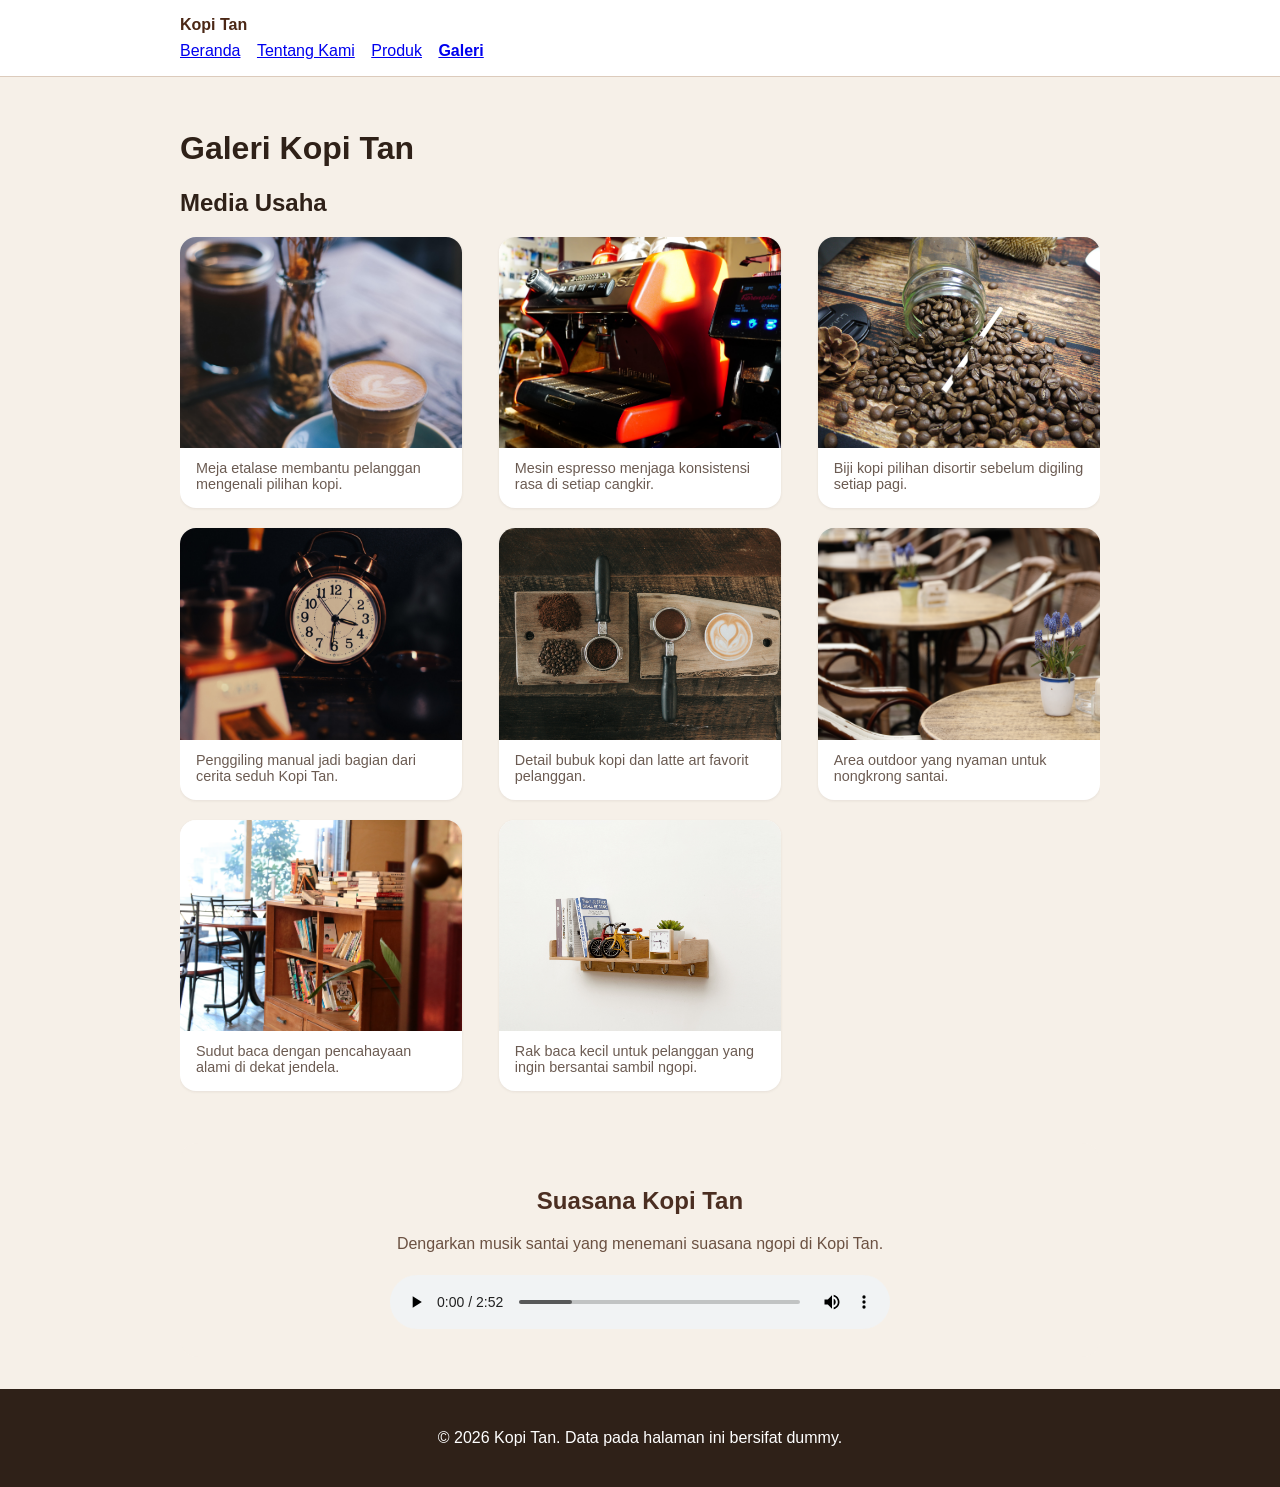
==== galeri.html @ f680ecb9 "penambahan media, tabel katalog, dan perbaikan tampilan" ====
<!doctype html>
<html lang="id">
  <head>
    <meta charset="utf-8" />
    <meta name="viewport" content="width=device-width, initial-scale=1" />
    <title>Galeri Kopi Tan - Website UMKM</title>
    <link rel="stylesheet" href="css/style.css" />
  </head>
  <body>
    <a class="skip-link" href="#konten">Lewati ke konten utama</a>
    <header class="site-header">
      <nav class="nav" aria-label="Navigasi utama">
        <a class="brand" href="index.html">Kopi Tan</a>
        <ul>
          <li><a href="index.html">Beranda</a></li>
          <li><a href="tentang.html">Tentang Kami</a></li>
          <li><a href="produk.html">Produk</a></li>
          <li><a aria-current="page" href="galeri.html">Galeri</a></li>
        </ul>
      </nav>
    </header>
    <main id="konten" class="page">
     <h1>Galeri Kopi Tan</h1>
<section aria-labelledby="media-title">
  <h2 id="media-title">Media Usaha</h2>
  <div class="gallery-list">
    <figure class="media-card">
      <img src="assets/images/etalase-kopi.jpg" alt="Etalase Kopi Tan dengan cangkir latte dan dekorasi bunga kering" />
      <figcaption>Meja etalase membantu pelanggan mengenali pilihan kopi.</figcaption>
    </figure>
    <figure class="media-card">
      <img src="assets/images/mesin-kopi.jpg" alt="Mesin espresso Kopi Tan yang digunakan untuk menyeduh setiap pesanan" />
      <figcaption>Mesin espresso menjaga konsistensi rasa di setiap cangkir.</figcaption>
    </figure>
    <figure class="media-card">
      <img src="assets/images/biji-kopi.jpg" alt="Biji kopi pilihan tumpah dari toples kaca" />
      <figcaption>Biji kopi pilihan disortir sebelum digiling setiap pagi.</figcaption>
    </figure>
    <figure class="media-card">
      <img src="assets/images/biji-kopi2.jpg" alt="Penggiling kopi manual bersama jam antik di sudut kedai" />
      <figcaption>Penggiling manual jadi bagian dari cerita seduh Kopi Tan.</figcaption>
    </figure>
    <figure class="media-card">
      <img src="assets/images/kkopi.jpg" alt="Bubuk kopi dan latte art berbentuk hati dilihat dari atas" />
      <figcaption>Detail bubuk kopi dan latte art favorit pelanggan.</figcaption>
    </figure>
    <figure class="media-card">
      <img src="assets/images/suasana-1.jpg" alt="Meja dan kursi outdoor Kopi Tan dengan hiasan bunga" />
      <figcaption>Area outdoor yang nyaman untuk nongkrong santai.</figcaption>
    </figure>
    <figure class="media-card">
      <img src="assets/images/suasana-2.jpg" alt="Sudut baca dekat jendela dengan rak buku kecil" />
      <figcaption>Sudut baca dengan pencahayaan alami di dekat jendela.</figcaption>
    </figure>
    <figure class="media-card">
      <img src="assets/images/rak-buku.jpg" alt="Rak dinding berisi buku, tanaman, dan jam kecil" />
      <figcaption>Rak baca kecil untuk pelanggan yang ingin bersantai sambil ngopi.</figcaption>
    </figure>
  </div>
</section>
  <section class="audio-section">
  <h2>Suasana Kopi Tan</h2>
  <p>
    Dengarkan musik santai yang menemani suasana ngopi di Kopi Tan.
  </p>
  <audio controls> 
    <source src="assets/audio/inthecafe.mp3" type="audio/mpeg" />
    Browser Anda tidak mendukung pemutar audio.
  </audio>
</section>
    </main>
    <footer class="site-footer">
      <p>&copy; 2026 Kopi Tan. Data pada halaman ini bersifat dummy.</p>
    </footer>
  </body>
</html>
---- css/style.css ----
body {
  margin: 0;
  color: #2f2118;
  background: #f6f0e8;
  font-family: Arial, sans-serif;
}

.page {
  max-width: 920px;
  margin: 0 auto;
  padding: 32px 20px;
}

.hero {
  padding: 36px;
  color: white;
  background: #6f3b1f;
  border-radius: 24px;
}

.eyebrow {
  margin: 0 0 8px;
  letter-spacing: 0.14em;
  text-transform: uppercase;
}

.products {
  padding-left: 1.2rem;
}

.product-list {
  overflow: hidden;
}

.product-card {
  box-sizing: border-box;
  float: left;
  width: 47%;
  margin: 0 6% 20px 0;
  padding: 16px;
  background: white;
  border-radius: 16px;
}

.product-list .product-card:nth-child(2n) {
  margin-right: 0;
}

.product-img {
  display: block;
  width: 100%;
  aspect-ratio: 1 / 1;
  object-fit: cover;
  border-radius: 12px;
  margin-bottom: 12px;
}

@media (max-width: 600px) {
  .product-list .product-card {
    float: none;
    width: 100%;
    margin-right: 0;
  }
}

.product-list--triple .product-card {
  width: 29.33%;
  margin-right: 6%;
}

.product-list--triple .product-card:nth-child(2n) {
  margin-right: 6%;
}

.product-list--triple .product-card:nth-child(3n) {
  margin-right: 0;
}

@media (max-width: 900px) {
  .product-list--triple .product-card {
    width: 47%;
    margin-right: 6%;
  }

  .product-list--triple .product-card:nth-child(3n) {
    margin-right: 6%;
  }

  .product-list--triple .product-card:nth-child(2n) {
    margin-right: 0;
  }
}

@media (max-width: 600px) {
  .product-list--triple .product-card {
    float: none;
    width: 100%;
    margin-right: 0;
  }
}

.category-grid {
  overflow: hidden;
  margin-top: 16px;
}

.category-card {
  box-sizing: border-box;
  float: left;
  width: 22%;
  margin-right: 4%;
  padding: 20px 0 0;
  border-top: 3px solid #6f3b1f;
}

.category-card:nth-child(4n) {
  margin-right: 0;
}

.category-card h3 {
  margin: 0 0 8px;
  color: #4b2715;
}

.category-card p:last-child {
  margin: 0;
  color: #5c4c3f;
}

.category-tag {
  display: inline-block;
  margin: 0 0 10px;
  color: #6f3b1f;
  font-weight: 700;
  font-size: 0.8rem;
}

@media (max-width: 700px) {
  .category-card {
    float: none;
    width: 100%;
    margin-right: 0;
  }
}

button {
  padding: 12px 18px;
  color: #2f2118;
  font-weight: 700;
  cursor: pointer;
  background: #ffd166;
  border: 0;
  border-radius: 999px;
}

.skip-link { position: absolute; left: -9999px; padding: 8px 12px; color: white; background: #2f2118; }
.skip-link:focus { top: 8px; left: 8px; }
.site-header { padding: 16px 20px; background: white; border-bottom: 1px solid #dccbbc; }
.nav { max-width: 920px; margin: 0 auto; }
.brand { display: inline-block; margin-bottom: 8px; color: #4b2715; font-weight: 800; text-decoration: none; }
.nav ul { padding: 0; margin: 0; list-style: none; }
.nav li { display: inline-block; margin-right: 12px; }
.nav a[aria-current="page"] { font-weight: 800; }
a:focus-visible,
button:focus-visible { outline: 3px solid #2563eb; outline-offset: 3px; }
.site-footer { padding: 24px 20px; color: white; text-align: center; background: #2f2118; }

.footer-nav {
  margin-bottom: 16px;
  text-align: center;
}

.footer-nav a {
  display: inline-block;
  margin: 0 8px;
  color: #f1e4d6;
  text-decoration: none;
}

.footer-nav a:hover {
  text-decoration: underline;
}

.info-grid {
  overflow: hidden;
  margin-top: 16px;
}

.info-grid > div {
  box-sizing: border-box;
  float: left;
  width: 29.33%;
  margin-right: 6%;
}

.info-grid > div:last-child {
  margin-right: 0;
}

.info-grid h3 {
  margin: 0 0 10px;
  color: #4b2715;
}

.info-grid address {
  font-style: normal;
}

.hours {
  padding: 0;
  margin: 0;
  list-style: none;
}

.hours li {
  overflow: hidden;
  padding: 6px 0;
  border-bottom: 1px solid #e6d9c9;
}

.hours li span:first-child {
  float: left;
}

.hours li span:last-child {
  float: right;
}

.hours li:last-child {
  border-bottom: none;
}

@media (max-width: 700px) {
  .info-grid > div {
    float: none;
    width: 100%;
    margin-right: 0;
  }
}

.section-link {
  margin-top: 16px;
}

.section-link a {
  color: #6f3b1f;
  font-weight: 700;
  text-decoration: none;
}

.section-link a:hover {
  text-decoration: underline;
}

.hero button {
  margin-bottom: 24px;
}

.hero img {
  display: block;
  width: 100%;
  border-radius: 16px;
  margin-top: 8px;
}
img { max-width: 100%; height: auto; }
figure { margin: 0 0 24px; }
figcaption { margin-top: 8px; color: #6b5b52; }

.gallery-list {
  overflow: hidden;
  margin-top: 16px;
}

.media-card {
  box-sizing: border-box;
  float: left;
  width: 30.66%;
  margin: 0 4% 20px 0;
  overflow: hidden;
  background: white;
  border-radius: 16px;
  box-shadow: 0 1px 3px rgba(47, 33, 24, 0.08);
  transition: transform 0.2s ease, box-shadow 0.2s ease;
}

.gallery-list .media-card:nth-child(3n) {
  margin-right: 0;
}

.media-card:hover {
  transform: translateY(-4px);
  box-shadow: 0 10px 20px rgba(47, 33, 24, 0.16);
}

.media-card img {
  display: block;
  width: 100%;
  aspect-ratio: 4 / 3;
  object-fit: cover;
}

.media-card figcaption {
  margin: 0;
  padding: 12px 16px 16px;
  color: #6b5b52;
  font-size: 0.9rem;
}

@media (max-width: 480px) {
  .media-card {
    float: none;
    width: 100%;
    margin-right: 0;
  }
}
table {
  width: 100%;
  border: 1px solid #dccbbc;
  border-collapse: collapse;
  box-shadow: 0 1px 3px rgba(47, 33, 24, 0.08);
}

caption {
  margin-bottom: 10px;
  color: #4b2715;
  font-weight: 700;
  text-align: left;
}

thead th {
  padding: 12px 16px;
  color: white;
  text-align: left;
  background: #6f3b1f;
}

tbody th,
tbody td {
  padding: 12px 16px;
  text-align: left;
  border-bottom: 1px solid #eee0d2;
}

tbody tr:last-child th,
tbody tr:last-child td {
  border-bottom: none;
}

tbody tr:nth-child(even) {
  background: #fbf6ef;
}

tbody tr:hover {
  background: #f6ead9;
}

tbody td:last-child {
  color: #6f3b1f;
  font-weight: 700;
}
.audio-section {
  margin-top: 32px;
  padding: 24px;
  background: #f6f0e8;
  border-radius: 18px;
  text-align: center;
}

.audio-section h2 {
  margin-bottom: 8px;
  color: #4b2e21;
}

.audio-section p {
  margin-bottom: 18px;
  color: #6b5142;
  line-height: 1.6;
}

.audio-section audio {
  width: 100%;
  max-width: 500px;
}
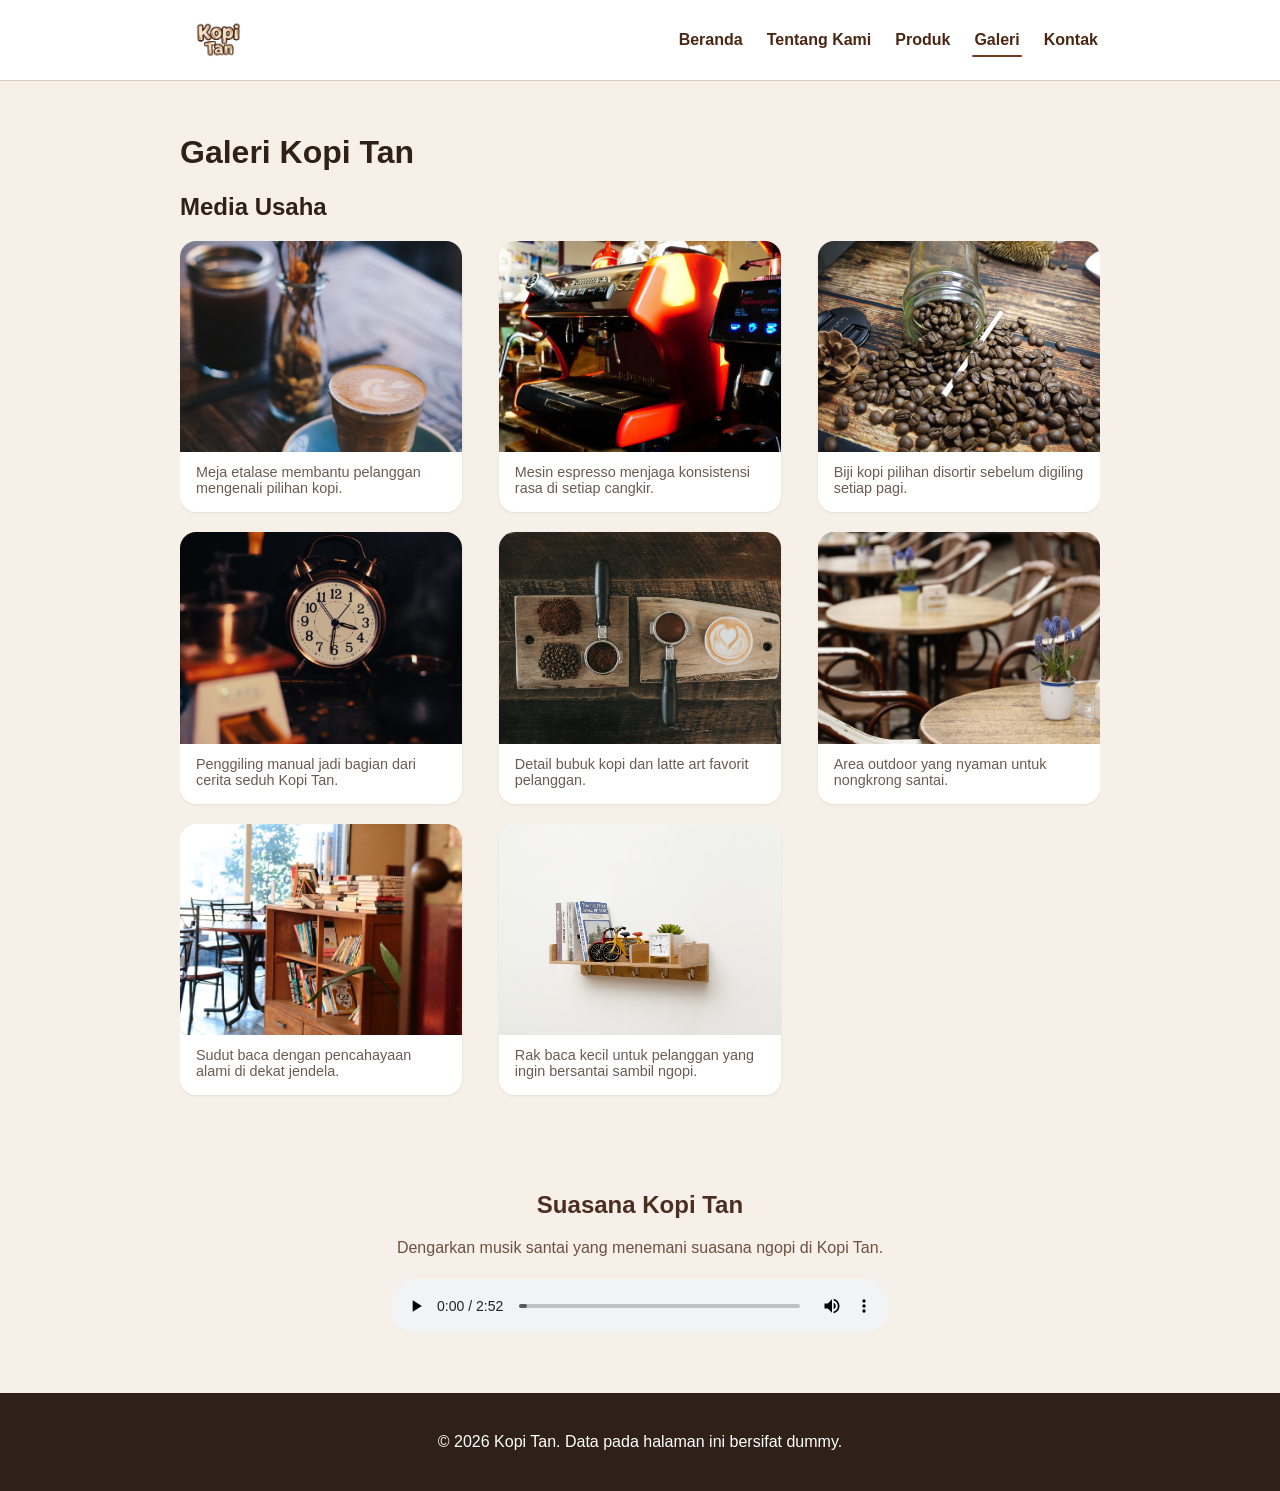
==== commit a1a500c5: "feat: tambah form kontak aksesibel dan preview" ====
--- a/galeri.html
+++ b/galeri.html
@@ -10,12 +10,15 @@
     <a class="skip-link" href="#konten">Lewati ke konten utama</a>
     <header class="site-header">
       <nav class="nav" aria-label="Navigasi utama">
-        <a class="brand" href="index.html">Kopi Tan</a>
+        <a class="brand" href="index.html">
+          <img class="brand-logo" src="assets/images/logo.jpeg" alt="Logo Kopi Tan" />
+        </a>
         <ul>
           <li><a href="index.html">Beranda</a></li>
           <li><a href="tentang.html">Tentang Kami</a></li>
           <li><a href="produk.html">Produk</a></li>
           <li><a aria-current="page" href="galeri.html">Galeri</a></li>
+          <li><a href="kontak.html">Kontak</a></li>
         </ul>
       </nav>
     </header>
--- a/css/style.css
+++ b/css/style.css
@@ -99,22 +99,28 @@
   }
 }
 
+
 .category-grid {
   overflow: hidden;
-  margin-top: 16px;
+  margin: 16px -1.5% 0;
 }
 
 .category-card {
   box-sizing: border-box;
   float: left;
   width: 22%;
-  margin-right: 4%;
-  padding: 20px 0 0;
+  margin: 0 1.5% 20px;
+  padding: 20px 18px;
+  background: white;
   border-top: 3px solid #6f3b1f;
-}
-
-.category-card:nth-child(4n) {
-  margin-right: 0;
+  border-radius: 0 0 14px 14px;
+  box-shadow: 0 1px 3px rgba(47, 33, 24, 0.08);
+  transition: transform 0.2s ease, box-shadow 0.2s ease;
+}
+
+.category-card:hover {
+  transform: translateY(-4px);
+  box-shadow: 0 10px 20px rgba(47, 33, 24, 0.14);
 }
 
 .category-card h3 {
@@ -136,10 +142,68 @@
 }
 
 @media (max-width: 700px) {
+  .category-grid {
+    margin: 16px 0 0;
+  }
   .category-card {
     float: none;
     width: 100%;
-    margin-right: 0;
+    margin: 0 0 16px;
+  }
+}
+
+
+.values-grid {
+  display: block;
+  overflow: hidden;
+  margin: 16px -1.5% 0;
+  padding: 0;
+  list-style: none;
+}
+
+.values-grid li {
+  box-sizing: border-box;
+  float: left;
+  width: 30.33%;
+  margin: 0 1.5% 20px;
+  padding: 22px 18px 20px;
+  background: white;
+  border-radius: 16px;
+  box-shadow: 0 1px 3px rgba(47, 33, 24, 0.08);
+  transition: transform 0.2s ease, box-shadow 0.2s ease;
+}
+
+.values-grid li:hover {
+  transform: translateY(-4px);
+  box-shadow: 0 10px 20px rgba(47, 33, 24, 0.14);
+}
+
+.values-grid li p {
+  margin: 0;
+  color: #5c4c3f;
+}
+
+.values-grid .value-number {
+  display: inline-flex;
+  align-items: center;
+  justify-content: center;
+  width: 34px;
+  height: 34px;
+  margin-bottom: 12px;
+  color: white;
+  font-weight: 800;
+  background: #6f3b1f;
+  border-radius: 50%;
+}
+
+@media (max-width: 700px) {
+  .values-grid {
+    margin: 16px 0 0;
+  }
+  .values-grid li {
+    float: none;
+    width: 100%;
+    margin: 0 0 14px;
   }
 }
 
@@ -155,12 +219,90 @@
 
 .skip-link { position: absolute; left: -9999px; padding: 8px 12px; color: white; background: #2f2118; }
 .skip-link:focus { top: 8px; left: 8px; }
-.site-header { padding: 16px 20px; background: white; border-bottom: 1px solid #dccbbc; }
-.nav { max-width: 920px; margin: 0 auto; }
-.brand { display: inline-block; margin-bottom: 8px; color: #4b2715; font-weight: 800; text-decoration: none; }
-.nav ul { padding: 0; margin: 0; list-style: none; }
-.nav li { display: inline-block; margin-right: 12px; }
-.nav a[aria-current="page"] { font-weight: 800; }
+
+.sr-only {
+  position: absolute;
+  width: 1px;
+  height: 1px;
+  margin: -1px;
+  padding: 0;
+  overflow: hidden;
+  white-space: nowrap;
+  clip-path: inset(50%);
+  border: 0;
+}
+
+
+.site-header { padding: 14px 20px; background: white; border-bottom: 1px solid #dccbbc; }
+
+.nav {
+  display: flex;
+  align-items: center;
+  justify-content: space-between;
+  flex-wrap: wrap;
+  max-width: 920px;
+  margin: 0 auto;
+}
+
+.brand {
+  display: inline-flex;
+  align-items: center;
+  text-decoration: none;
+}
+
+.brand-logo {
+  display: block;
+  width: auto;
+  height: 40px;
+}
+
+.nav ul {
+  display: flex;
+  align-items: center;
+  padding: 0;
+  margin: 0;
+  list-style: none;
+}
+
+.nav li {
+  margin: 0 0 0 20px;
+}
+
+.nav a {
+  position: relative;
+  display: inline-block;
+  padding: 6px 2px;
+  color: #4b2715;
+  font-weight: 600;
+  text-decoration: none;
+}
+
+
+.nav a[aria-current="page"]::after {
+  content: "";
+  position: absolute;
+  right: 0;
+  bottom: -2px;
+  left: 0;
+  height: 2px;
+  background: #6f3b1f;
+  border-radius: 2px;
+}
+
+@media (max-width: 640px) {
+  .nav {
+    justify-content: flex-start;
+  }
+  .nav ul {
+    flex-wrap: wrap;
+    width: 100%;
+    margin-top: 10px;
+  }
+  .nav li {
+    margin: 6px 16px 0 0;
+  }
+}
+
 a:focus-visible,
 button:focus-visible { outline: 3px solid #2563eb; outline-offset: 3px; }
 .site-footer { padding: 24px 20px; color: white; text-align: center; background: #2f2118; }
@@ -380,4 +522,96 @@
 .audio-section audio {
   width: 100%;
   max-width: 500px;
+}
+
+
+.contact-intro {
+  margin-bottom: 24px;
+}
+
+.contact-intro h1 {
+  margin: 0 0 8px;
+  color: #4b2715;
+}
+
+.contact-intro p {
+  margin: 0;
+  color: #5c4c3f;
+}
+
+#form-kontak {
+  padding: 24px;
+  background: white;
+  border-radius: 16px;
+  box-shadow: 0 1px 3px rgba(47, 33, 24, 0.08);
+}
+
+.field { margin-bottom: 16px; }
+.field label { display: block; margin-bottom: 6px; font-weight: 700; color: #4b2715; }
+
+.field input,
+.field select,
+.field textarea {
+  box-sizing: border-box;
+  width: 100%;
+  padding: 10px 12px;
+  font: inherit;
+  color: #2f2118;
+  background: #f9f4ec;
+  border: 1px solid #dccbbc;
+  border-radius: 10px;
+}
+
+.field-help {
+  margin: 6px 0 0;
+  color: #6b5b52;
+  font-size: 0.85rem;
+}
+
+.field input:focus,
+.field select:focus,
+.field textarea:focus {
+  outline: 3px solid #2563eb;
+  outline-offset: 1px;
+}
+
+fieldset {
+  margin: 0 0 20px;
+  padding: 14px 16px;
+  border: 1px solid #dccbbc;
+  border-radius: 10px;
+}
+
+fieldset legend {
+  padding: 0 6px;
+  font-weight: 700;
+  color: #4b2715;
+}
+
+fieldset label {
+  display: block;
+  margin: 6px 0;
+  font-weight: 400;
+}
+
+#form-kontak button {
+  margin-top: 4px;
+}
+
+.preview-section {
+  margin-top: 24px;
+}
+
+.preview-section h2 {
+  margin: 0 0 10px;
+  color: #4b2715;
+}
+
+#preview-form {
+  padding: 16px;
+  color: #2f2118;
+  white-space: pre-wrap;
+  background: white;
+  border: 1px solid #dccbbc;
+  border-radius: 12px;
 }
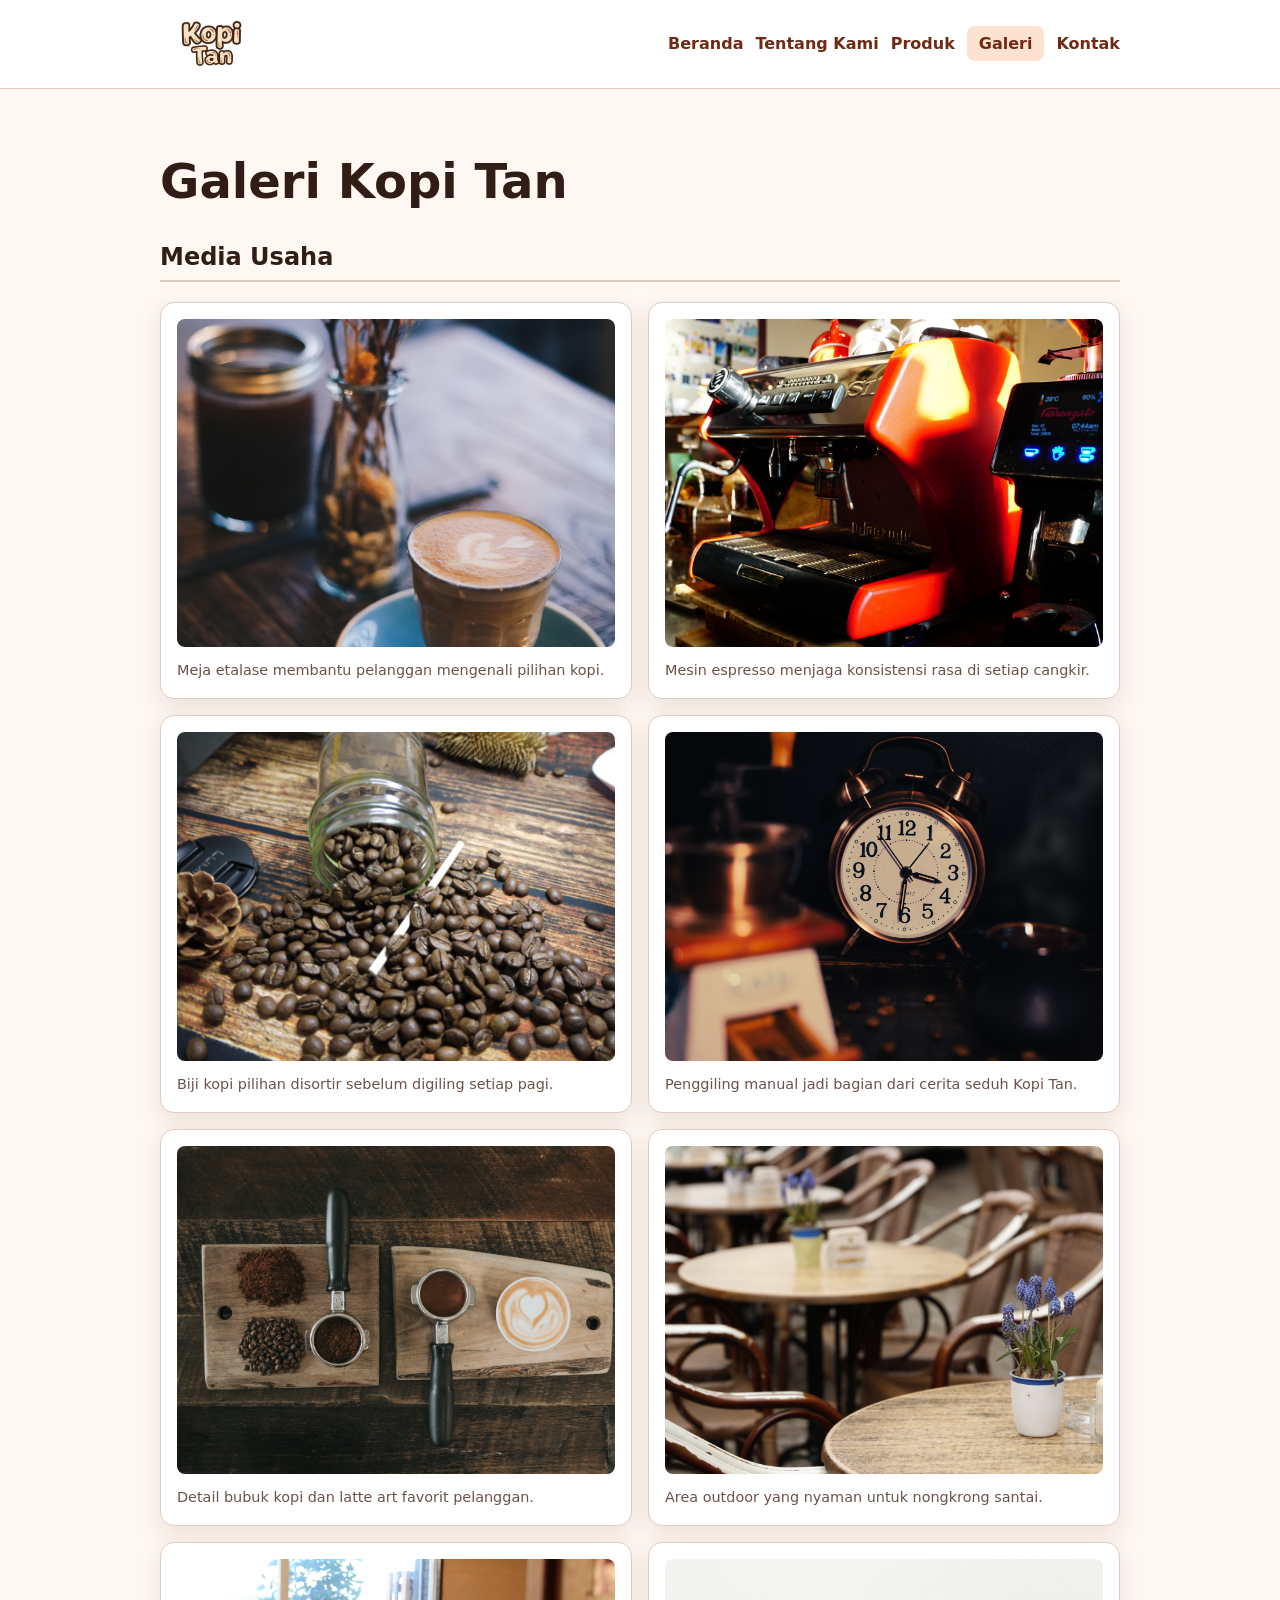
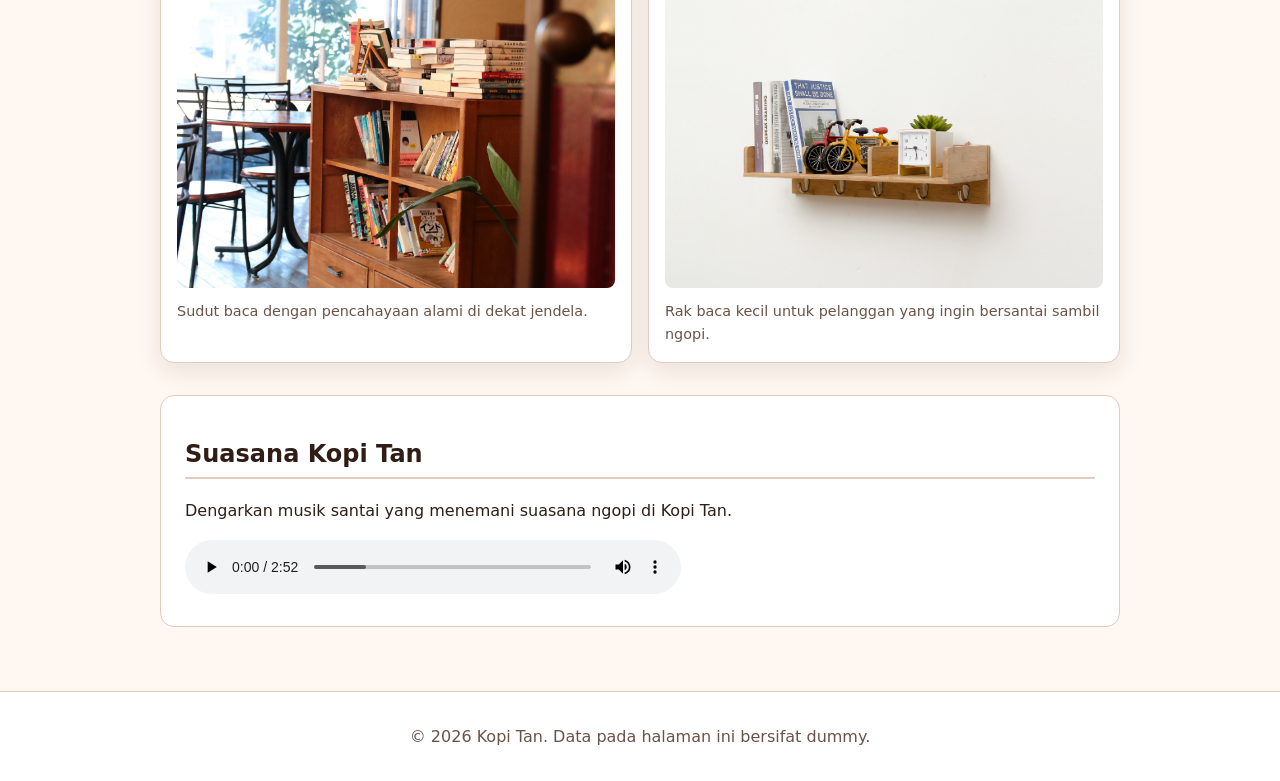
==== commit 2dc93013: "feat: bangun layout flexbox dan grid" ====
--- a/galeri.html
+++ b/galeri.html
@@ -26,7 +26,7 @@
      <h1>Galeri Kopi Tan</h1>
 <section aria-labelledby="media-title">
   <h2 id="media-title">Media Usaha</h2>
-  <div class="gallery-list">
+  <div class="gallery-grid">
     <figure class="media-card">
       <img src="assets/images/etalase-kopi.jpg" alt="Etalase Kopi Tan dengan cangkir latte dan dekorasi bunga kering" />
       <figcaption>Meja etalase membantu pelanggan mengenali pilihan kopi.</figcaption>
--- a/css/style.css
+++ b/css/style.css
@@ -1,224 +1,70 @@
+:root {
+  --color-primary: #9a3f22;
+  --color-primary-strong: #6e2a14;
+  --color-text: #2f1d16;
+  --color-muted: #6b5248;
+  --color-surface: #ffffff;
+  --color-surface-soft: #fff7f1;
+  --color-border: #e3cbbd;
+  --color-focus: #1d4ed8;
+  --color-accent: #fde2cf;
+  --color-accent-strong: #fbc9a4;
+
+  --space-1: 0.5rem;
+  --space-2: 0.75rem;
+  --space-3: 1rem;
+  --space-4: 1.5rem;
+  --space-5: 2rem;
+
+  --radius-sm: 0.5rem;
+  --radius-md: 0.875rem;
+
+  --shadow-card: 0 0.5rem 1.5rem rgb(47 29 22 / 0.1);
+}
+
+
+
+*,
+*::before,
+*::after {
+  box-sizing: border-box;
+}
+
+html { color-scheme: light; }
+
 body {
   margin: 0;
-  color: #2f2118;
-  background: #f6f0e8;
-  font-family: Arial, sans-serif;
-}
-
-.page {
-  max-width: 920px;
-  margin: 0 auto;
-  padding: 32px 20px;
-}
-
-.hero {
-  padding: 36px;
-  color: white;
-  background: #6f3b1f;
-  border-radius: 24px;
-}
-
-.eyebrow {
-  margin: 0 0 8px;
-  letter-spacing: 0.14em;
-  text-transform: uppercase;
-}
-
-.products {
-  padding-left: 1.2rem;
-}
-
-.product-list {
-  overflow: hidden;
-}
-
-.product-card {
-  box-sizing: border-box;
-  float: left;
-  width: 47%;
-  margin: 0 6% 20px 0;
-  padding: 16px;
-  background: white;
-  border-radius: 16px;
-}
-
-.product-list .product-card:nth-child(2n) {
-  margin-right: 0;
-}
-
-.product-img {
-  display: block;
-  width: 100%;
-  aspect-ratio: 1 / 1;
-  object-fit: cover;
-  border-radius: 12px;
-  margin-bottom: 12px;
-}
-
-@media (max-width: 600px) {
-  .product-list .product-card {
-    float: none;
-    width: 100%;
-    margin-right: 0;
-  }
-}
-
-.product-list--triple .product-card {
-  width: 29.33%;
-  margin-right: 6%;
-}
-
-.product-list--triple .product-card:nth-child(2n) {
-  margin-right: 6%;
-}
-
-.product-list--triple .product-card:nth-child(3n) {
-  margin-right: 0;
-}
-
-@media (max-width: 900px) {
-  .product-list--triple .product-card {
-    width: 47%;
-    margin-right: 6%;
-  }
-
-  .product-list--triple .product-card:nth-child(3n) {
-    margin-right: 6%;
-  }
-
-  .product-list--triple .product-card:nth-child(2n) {
-    margin-right: 0;
-  }
-}
-
-@media (max-width: 600px) {
-  .product-list--triple .product-card {
-    float: none;
-    width: 100%;
-    margin-right: 0;
-  }
-}
-
-
-.category-grid {
-  overflow: hidden;
-  margin: 16px -1.5% 0;
-}
-
-.category-card {
-  box-sizing: border-box;
-  float: left;
-  width: 22%;
-  margin: 0 1.5% 20px;
-  padding: 20px 18px;
-  background: white;
-  border-top: 3px solid #6f3b1f;
-  border-radius: 0 0 14px 14px;
-  box-shadow: 0 1px 3px rgba(47, 33, 24, 0.08);
-  transition: transform 0.2s ease, box-shadow 0.2s ease;
-}
-
-.category-card:hover {
-  transform: translateY(-4px);
-  box-shadow: 0 10px 20px rgba(47, 33, 24, 0.14);
-}
-
-.category-card h3 {
-  margin: 0 0 8px;
-  color: #4b2715;
-}
-
-.category-card p:last-child {
-  margin: 0;
-  color: #5c4c3f;
-}
-
-.category-tag {
-  display: inline-block;
-  margin: 0 0 10px;
-  color: #6f3b1f;
-  font-weight: 700;
-  font-size: 0.8rem;
-}
-
-@media (max-width: 700px) {
-  .category-grid {
-    margin: 16px 0 0;
-  }
-  .category-card {
-    float: none;
-    width: 100%;
-    margin: 0 0 16px;
-  }
-}
-
-
-.values-grid {
-  display: block;
-  overflow: hidden;
-  margin: 16px -1.5% 0;
-  padding: 0;
-  list-style: none;
-}
-
-.values-grid li {
-  box-sizing: border-box;
-  float: left;
-  width: 30.33%;
-  margin: 0 1.5% 20px;
-  padding: 22px 18px 20px;
-  background: white;
-  border-radius: 16px;
-  box-shadow: 0 1px 3px rgba(47, 33, 24, 0.08);
-  transition: transform 0.2s ease, box-shadow 0.2s ease;
-}
-
-.values-grid li:hover {
-  transform: translateY(-4px);
-  box-shadow: 0 10px 20px rgba(47, 33, 24, 0.14);
-}
-
-.values-grid li p {
-  margin: 0;
-  color: #5c4c3f;
-}
-
-.values-grid .value-number {
-  display: inline-flex;
-  align-items: center;
-  justify-content: center;
-  width: 34px;
-  height: 34px;
-  margin-bottom: 12px;
-  color: white;
-  font-weight: 800;
-  background: #6f3b1f;
-  border-radius: 50%;
-}
-
-@media (max-width: 700px) {
-  .values-grid {
-    margin: 16px 0 0;
-  }
-  .values-grid li {
-    float: none;
-    width: 100%;
-    margin: 0 0 14px;
-  }
-}
-
-button {
-  padding: 12px 18px;
-  color: #2f2118;
-  font-weight: 700;
-  cursor: pointer;
-  background: #ffd166;
-  border: 0;
-  border-radius: 999px;
-}
-
-.skip-link { position: absolute; left: -9999px; padding: 8px 12px; color: white; background: #2f2118; }
-.skip-link:focus { top: 8px; left: 8px; }
+  color: var(--color-text);
+  background: var(--color-surface-soft);
+  font-family: system-ui, -apple-system, BlinkMacSystemFont, "Segoe UI", sans-serif;
+  font-size: 1rem;
+  line-height: 1.6;
+}
+
+h1,
+h2,
+h3 {
+  line-height: 1.2;
+  text-wrap: balance;
+}
+
+h1 { font-size: clamp(2rem, 6vw, 3rem); }
+
+h2 {
+  padding-bottom: var(--space-1);
+  border-bottom: 2px solid var(--color-border);
+}
+
+p,
+li { max-width: 68ch; }
+
+a { color: var(--color-primary); }
+a:hover { color: var(--color-primary-strong); }
+
+:focus-visible {
+  outline: 3px solid var(--color-focus);
+  outline-offset: 3px;
+}
 
 .sr-only {
   position: absolute;
@@ -233,120 +79,289 @@
 }
 
 
-.site-header { padding: 14px 20px; background: white; border-bottom: 1px solid #dccbbc; }
+
+.page {
+  width: min(100% - 2rem, 60rem);
+  margin-inline: auto;
+  padding-block: var(--space-5);
+}
+
+.page section + section { margin-top: var(--space-5); }
+
+.hero {
+  display: grid;
+  grid-template-columns: 1.2fr 0.8fr;
+  gap: var(--space-4);
+  align-items: center;
+  padding: var(--space-5);
+  color: var(--color-surface);
+  background: var(--color-primary);
+  border-radius: var(--radius-md);
+}
+
+.hero-image {
+  display: block;
+  width: 100%;
+  border-radius: var(--radius-md);
+}
+
+.eyebrow {
+  margin: 0 0 var(--space-1);
+  color: var(--color-primary);
+  font-weight: 800;
+  letter-spacing: 0.08em;
+  text-transform: uppercase;
+}
+
+.hero .eyebrow { color: var(--color-accent); }
+
+.button,
+button {
+  display: inline-block;
+  padding: var(--space-2) var(--space-3);
+  color: var(--color-surface);
+  font: inherit;
+  font-weight: 700;
+  text-decoration: none;
+  cursor: pointer;
+  background: var(--color-primary);
+  border: 0;
+  border-radius: var(--radius-sm);
+}
+
+.button:hover,
+button:hover {
+  color: var(--color-surface);
+  background: var(--color-primary-strong);
+}
+
+.hero button {
+  margin-bottom: var(--space-3);
+  color: var(--color-text);
+  background: var(--color-accent);
+}
+
+.hero button:hover { background: var(--color-accent-strong); }
+
+
+.hero button[aria-pressed="true"] {
+  color: var(--color-surface);
+  background: var(--color-primary-strong);
+}
+
+
+
+.skip-link {
+  position: absolute;
+  top: -5rem;
+  left: var(--space-3);
+  padding: var(--space-2) var(--space-3);
+  color: var(--color-surface);
+  background: var(--color-text);
+}
+
+.skip-link:focus { top: var(--space-3); }
+
+.site-header,
+.site-footer {
+  padding: var(--space-3) var(--space-4);
+  background: var(--color-surface);
+  border-bottom: 1px solid var(--color-border);
+}
+
+.site-footer {
+  margin-top: var(--space-5);
+  color: var(--color-muted);
+  text-align: center;
+  border-top: 1px solid var(--color-border);
+  border-bottom: 0;
+}
 
 .nav {
   display: flex;
+  flex-wrap: wrap;
+  gap: var(--space-3);
   align-items: center;
   justify-content: space-between;
-  flex-wrap: wrap;
-  max-width: 920px;
-  margin: 0 auto;
+  width: min(100% - 2rem, 60rem);
+  margin-inline: auto;
 }
 
 .brand {
-  display: inline-flex;
-  align-items: center;
+  display: inline-block;
+  margin-bottom: 0;
   text-decoration: none;
+}
+
+.site-footer p {
+  margin-inline: auto;
 }
 
 .brand-logo {
   display: block;
   width: auto;
-  height: 40px;
+  height: 3.5rem;
 }
 
 .nav ul {
   display: flex;
-  align-items: center;
+  flex-wrap: wrap;
+  gap: var(--space-2);
   padding: 0;
   margin: 0;
   list-style: none;
 }
 
-.nav li {
-  margin: 0 0 0 20px;
-}
+.nav li { margin: 0; }
 
 .nav a {
-  position: relative;
-  display: inline-block;
-  padding: 6px 2px;
-  color: #4b2715;
+  color: var(--color-primary-strong);
   font-weight: 600;
   text-decoration: none;
 }
 
-
-.nav a[aria-current="page"]::after {
-  content: "";
+.nav a:hover { text-decoration: underline; }
+
+.nav a[aria-current="page"] {
+  padding: var(--space-1) var(--space-2);
+  font-weight: 700;
+  text-decoration: none;
+  background: var(--color-accent);
+  border-radius: var(--radius-sm);
+}
+
+
+
+.product-card,
+.category-card,
+.values-grid li,
+.media-card,
+.contact-info,
+form {
+  margin-block: var(--space-3);
+  padding: var(--space-3);
+  background: var(--color-surface);
+  border: 1px solid var(--color-border);
+  border-radius: var(--radius-md);
+  box-shadow: var(--shadow-card);
+}
+
+
+.product-card {
+  position: relative;
+  display: flex;
+  flex-direction: column;
+}
+
+.product-badge {
   position: absolute;
-  right: 0;
-  bottom: -2px;
-  left: 0;
-  height: 2px;
-  background: #6f3b1f;
-  border-radius: 2px;
-}
-
-@media (max-width: 640px) {
-  .nav {
-    justify-content: flex-start;
-  }
-  .nav ul {
-    flex-wrap: wrap;
-    width: 100%;
-    margin-top: 10px;
-  }
-  .nav li {
-    margin: 6px 16px 0 0;
-  }
-}
-
-a:focus-visible,
-button:focus-visible { outline: 3px solid #2563eb; outline-offset: 3px; }
-.site-footer { padding: 24px 20px; color: white; text-align: center; background: #2f2118; }
-
-.footer-nav {
-  margin-bottom: 16px;
+  inset-block-start: var(--space-4);
+  inset-inline-end: var(--space-4);
+  padding: 0.25rem var(--space-2);
+  color: var(--color-primary-strong);
+  font-size: 0.875rem;
+  font-weight: 800;
+  background: var(--color-accent);
+  border-radius: 999px;
+}
+
+.card-actions {
+  display: flex;
+  flex-wrap: wrap;
+  gap: var(--space-2);
+  align-items: center;
+  margin-top: auto;
+}
+
+
+.product-grid,
+.gallery-grid {
+  display: grid;
+  grid-template-columns: repeat(3, minmax(0, 1fr));
+  gap: var(--space-3);
+}
+
+.gallery-grid { grid-template-columns: repeat(2, minmax(0, 1fr)); }
+
+.product-grid .product-card,
+.product-list .product-card,
+.gallery-grid .media-card,
+.category-grid .category-card { margin-block: 0; }
+
+.product-list {
+  display: grid;
+  grid-template-columns: repeat(2, minmax(0, 1fr));
+  gap: var(--space-3);
+}
+
+.product-list--triple { grid-template-columns: repeat(3, minmax(0, 1fr)); }
+
+.category-grid {
+  display: grid;
+  grid-template-columns: repeat(2, minmax(0, 1fr));
+  gap: var(--space-3);
+}
+
+.product-card:hover,
+.category-card:hover,
+.media-card:hover { border-color: var(--color-primary); }
+
+.product-card h3,
+.category-card h3 {
+  margin: 0 0 var(--space-1);
+  color: var(--color-primary-strong);
+}
+
+.product-img {
+  display: block;
+  width: 100%;
+  aspect-ratio: 1 / 1;
+  margin-bottom: var(--space-2);
+  object-fit: cover;
+  border-radius: var(--radius-sm);
+}
+
+.price {
+  color: var(--color-primary-strong);
+  font-weight: 800;
+}
+
+.category-tag {
+  margin: 0 0 var(--space-1);
+  color: var(--color-primary);
+  font-size: 0.8rem;
+  font-weight: 700;
+}
+
+.values-grid {
+  padding: 0;
+  margin: var(--space-3) 0 0;
+  list-style: none;
+}
+
+.values-grid p { margin: 0; }
+
+.value-number {
+  display: inline-block;
+  width: 2.125rem;
+  height: 2.125rem;
+  margin-bottom: var(--space-2);
+  color: var(--color-surface);
+  font-weight: 800;
+  line-height: 2.125rem;
   text-align: center;
-}
-
-.footer-nav a {
-  display: inline-block;
-  margin: 0 8px;
-  color: #f1e4d6;
-  text-decoration: none;
-}
-
-.footer-nav a:hover {
-  text-decoration: underline;
-}
-
-.info-grid {
-  overflow: hidden;
-  margin-top: 16px;
-}
-
-.info-grid > div {
-  box-sizing: border-box;
-  float: left;
-  width: 29.33%;
-  margin-right: 6%;
-}
-
-.info-grid > div:last-child {
-  margin-right: 0;
-}
-
-.info-grid h3 {
-  margin: 0 0 10px;
-  color: #4b2715;
-}
-
-.info-grid address {
-  font-style: normal;
-}
+  background: var(--color-primary);
+  border-radius: 50%;
+}
+
+.info-grid h3,
+.contact-info h3 {
+  margin: var(--space-3) 0 var(--space-1);
+  color: var(--color-primary-strong);
+}
+
+.info-grid address,
+.contact-info address { font-style: normal; }
 
 .hours {
   padding: 0;
@@ -355,263 +370,160 @@
 }
 
 .hours li {
-  overflow: hidden;
-  padding: 6px 0;
-  border-bottom: 1px solid #e6d9c9;
-}
-
-.hours li span:first-child {
-  float: left;
-}
-
-.hours li span:last-child {
-  float: right;
-}
-
-.hours li:last-child {
-  border-bottom: none;
-}
-
-@media (max-width: 700px) {
-  .info-grid > div {
-    float: none;
-    width: 100%;
-    margin-right: 0;
-  }
-}
-
-.section-link {
-  margin-top: 16px;
-}
-
-.section-link a {
-  color: #6f3b1f;
-  font-weight: 700;
-  text-decoration: none;
-}
-
-.section-link a:hover {
-  text-decoration: underline;
-}
-
-.hero button {
-  margin-bottom: 24px;
-}
-
-.hero img {
-  display: block;
-  width: 100%;
-  border-radius: 16px;
-  margin-top: 8px;
-}
+  display: flex;
+  flex-wrap: wrap;
+  gap: var(--space-1) var(--space-2);
+  justify-content: space-between;
+  padding: var(--space-1) 0;
+  border-bottom: 1px solid var(--color-border);
+}
+
+.hours li:last-child { border-bottom: 0; }
+
+.hours li span:last-child { font-weight: 700; }
+
+
+
 img { max-width: 100%; height: auto; }
-figure { margin: 0 0 24px; }
-figcaption { margin-top: 8px; color: #6b5b52; }
-
-.gallery-list {
-  overflow: hidden;
-  margin-top: 16px;
-}
-
-.media-card {
-  box-sizing: border-box;
-  float: left;
-  width: 30.66%;
-  margin: 0 4% 20px 0;
-  overflow: hidden;
-  background: white;
-  border-radius: 16px;
-  box-shadow: 0 1px 3px rgba(47, 33, 24, 0.08);
-  transition: transform 0.2s ease, box-shadow 0.2s ease;
-}
-
-.gallery-list .media-card:nth-child(3n) {
-  margin-right: 0;
-}
-
-.media-card:hover {
-  transform: translateY(-4px);
-  box-shadow: 0 10px 20px rgba(47, 33, 24, 0.16);
-}
+
+figure { margin-inline: 0; }
 
 .media-card img {
   display: block;
   width: 100%;
   aspect-ratio: 4 / 3;
   object-fit: cover;
-}
+  border-radius: var(--radius-sm);
+}
+
+figcaption,
+caption { color: var(--color-muted); }
 
 .media-card figcaption {
-  margin: 0;
-  padding: 12px 16px 16px;
-  color: #6b5b52;
+  margin: var(--space-2) 0 0;
   font-size: 0.9rem;
 }
 
-@media (max-width: 480px) {
-  .media-card {
-    float: none;
-    width: 100%;
-    margin-right: 0;
-  }
-}
 table {
   width: 100%;
-  border: 1px solid #dccbbc;
+  margin-block: var(--space-3);
+  border: 1px solid var(--color-border);
   border-collapse: collapse;
-  box-shadow: 0 1px 3px rgba(47, 33, 24, 0.08);
 }
 
 caption {
-  margin-bottom: 10px;
-  color: #4b2715;
+  margin-bottom: var(--space-2);
   font-weight: 700;
   text-align: left;
 }
 
+th,
+td {
+  padding: var(--space-2);
+  text-align: left;
+  border: 1px solid var(--color-border);
+}
+
 thead th {
-  padding: 12px 16px;
-  color: white;
-  text-align: left;
-  background: #6f3b1f;
-}
-
-tbody th,
-tbody td {
-  padding: 12px 16px;
-  text-align: left;
-  border-bottom: 1px solid #eee0d2;
-}
-
-tbody tr:last-child th,
-tbody tr:last-child td {
-  border-bottom: none;
-}
-
-tbody tr:nth-child(even) {
-  background: #fbf6ef;
-}
-
-tbody tr:hover {
-  background: #f6ead9;
-}
+  color: var(--color-surface);
+  background: var(--color-primary);
+}
+
+tbody th { background: var(--color-surface-soft); }
+
+tbody tr:hover { background: var(--color-accent); }
 
 tbody td:last-child {
-  color: #6f3b1f;
+  color: var(--color-primary-strong);
   font-weight: 700;
 }
+
 .audio-section {
-  margin-top: 32px;
-  padding: 24px;
-  background: #f6f0e8;
-  border-radius: 18px;
-  text-align: center;
-}
-
-.audio-section h2 {
-  margin-bottom: 8px;
-  color: #4b2e21;
-}
-
-.audio-section p {
-  margin-bottom: 18px;
-  color: #6b5142;
-  line-height: 1.6;
-}
-
-.audio-section audio {
+  margin-top: var(--space-5);
+  padding: var(--space-4);
+  background: var(--color-surface);
+  border: 1px solid var(--color-border);
+  border-radius: var(--radius-md);
+}
+
+audio {
   width: 100%;
-  max-width: 500px;
-}
-
-
-.contact-intro {
-  margin-bottom: 24px;
-}
-
-.contact-intro h1 {
-  margin: 0 0 8px;
-  color: #4b2715;
-}
-
-.contact-intro p {
-  margin: 0;
-  color: #5c4c3f;
-}
-
-#form-kontak {
-  padding: 24px;
-  background: white;
-  border-radius: 16px;
-  box-shadow: 0 1px 3px rgba(47, 33, 24, 0.08);
-}
-
-.field { margin-bottom: 16px; }
-.field label { display: block; margin-bottom: 6px; font-weight: 700; color: #4b2715; }
+  max-width: 31rem;
+}
+
+
+.contact-intro { margin-bottom: var(--space-4); }
+
+
+.contact-layout {
+  display: grid;
+  grid-template-columns: minmax(0, 1.4fr) minmax(0, 0.6fr);
+  gap: var(--space-4);
+  align-items: start;
+}
+
+.contact-layout form,
+.contact-layout .contact-info { margin-block: 0; }
+
+.contact-info h2 { margin-top: 0; font-size: 1.25rem; }
+
+.form-actions {
+  display: flex;
+  flex-wrap: wrap;
+  gap: var(--space-3);
+  align-items: center;
+}
+
+.field { margin-bottom: var(--space-3); }
+
+.field label,
+legend {
+  display: block;
+  margin-bottom: var(--space-1);
+  color: var(--color-primary-strong);
+  font-weight: 700;
+}
 
 .field input,
 .field select,
 .field textarea {
-  box-sizing: border-box;
   width: 100%;
-  padding: 10px 12px;
+  padding: var(--space-2);
+  color: inherit;
   font: inherit;
-  color: #2f2118;
-  background: #f9f4ec;
-  border: 1px solid #dccbbc;
-  border-radius: 10px;
-}
+  background: var(--color-surface);
+  border: 1px solid var(--color-border);
+  border-radius: var(--radius-sm);
+}
+
+input[type="radio"],
+input[type="checkbox"] { width: auto; }
 
 .field-help {
-  margin: 6px 0 0;
-  color: #6b5b52;
+  margin: var(--space-1) 0 0;
+  color: var(--color-muted);
   font-size: 0.85rem;
 }
 
-.field input:focus,
-.field select:focus,
-.field textarea:focus {
-  outline: 3px solid #2563eb;
-  outline-offset: 1px;
-}
-
 fieldset {
-  margin: 0 0 20px;
-  padding: 14px 16px;
-  border: 1px solid #dccbbc;
-  border-radius: 10px;
-}
-
-fieldset legend {
-  padding: 0 6px;
-  font-weight: 700;
-  color: #4b2715;
+  margin: 0 0 var(--space-3);
+  padding: var(--space-3);
+  border: 1px solid var(--color-border);
+  border-radius: var(--radius-sm);
 }
 
 fieldset label {
   display: block;
-  margin: 6px 0;
+  margin: var(--space-1) 0;
   font-weight: 400;
 }
 
-#form-kontak button {
-  margin-top: 4px;
-}
-
-.preview-section {
-  margin-top: 24px;
-}
-
-.preview-section h2 {
-  margin: 0 0 10px;
-  color: #4b2715;
-}
+.preview-section { margin-top: var(--space-4); }
 
 #preview-form {
-  padding: 16px;
-  color: #2f2118;
+  padding: var(--space-3);
   white-space: pre-wrap;
-  background: white;
-  border: 1px solid #dccbbc;
-  border-radius: 12px;
+  background: var(--color-surface);
+  border: 1px solid var(--color-border);
+  border-radius: var(--radius-sm);
 }
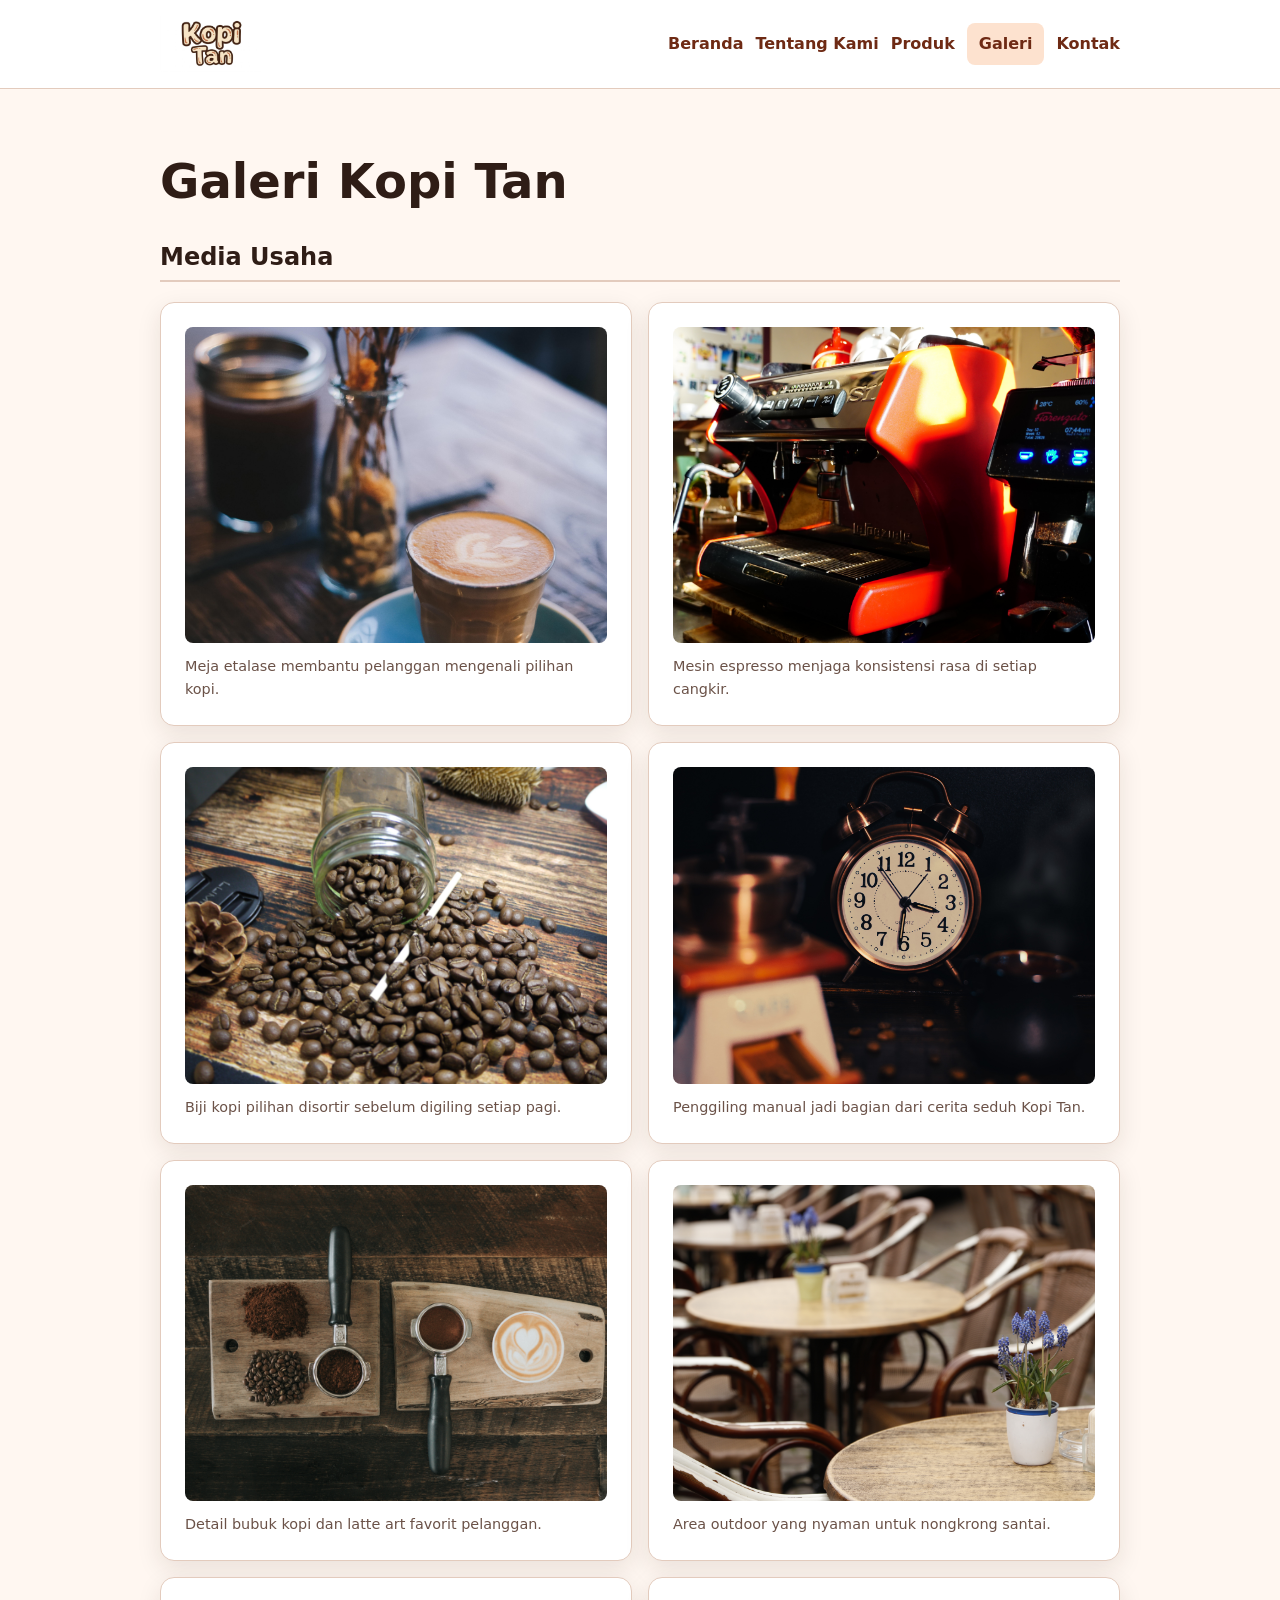
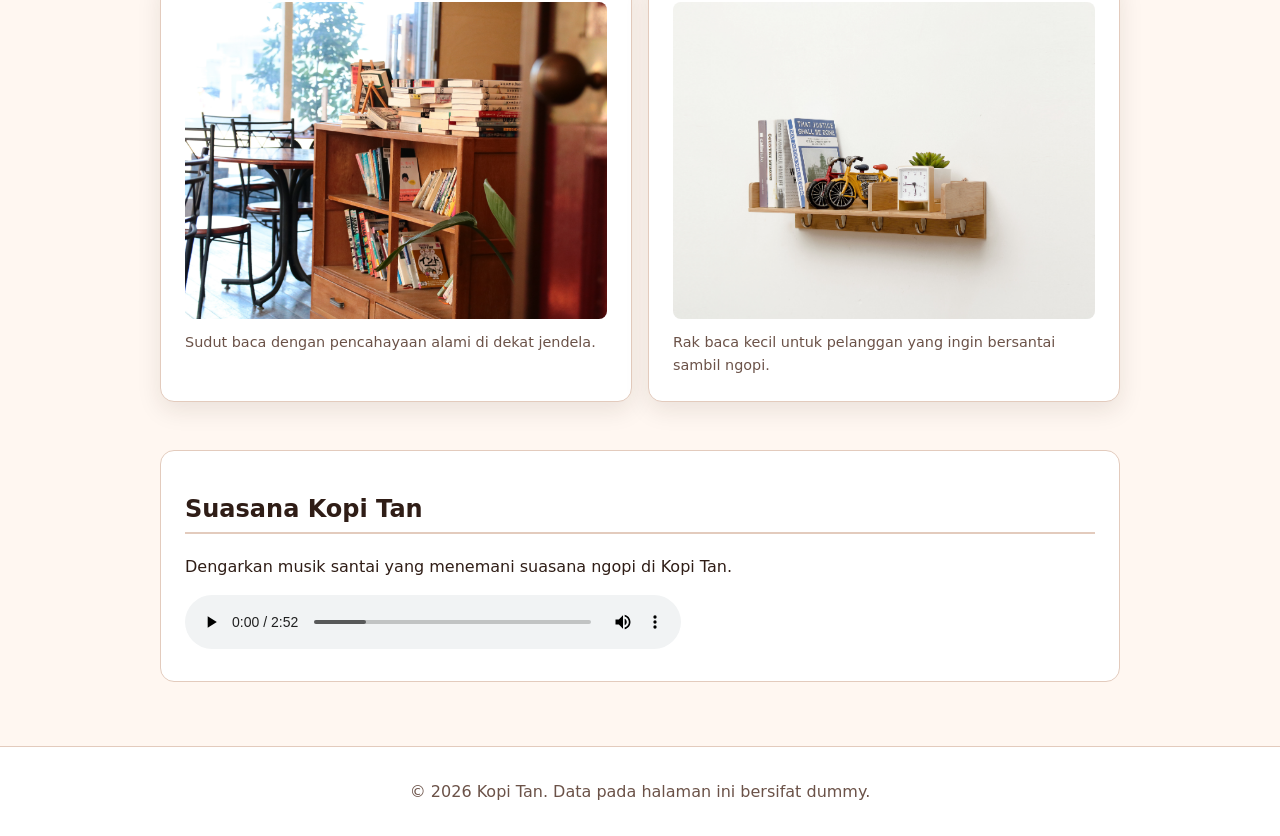
==== commit 3bd4ac12: "feat: terapkan responsive mobile-first" ====
--- a/galeri.html
+++ b/galeri.html
@@ -11,7 +11,7 @@
     <header class="site-header">
       <nav class="nav" aria-label="Navigasi utama">
         <a class="brand" href="index.html">
-          <img class="brand-logo" src="assets/images/logo.jpeg" alt="Logo Kopi Tan" />
+          <img class="brand-logo" src="assets/images/logo.jpeg" width="1280" height="698" alt="Logo Kopi Tan" />
         </a>
         <ul>
           <li><a href="index.html">Beranda</a></li>
@@ -28,35 +28,35 @@
   <h2 id="media-title">Media Usaha</h2>
   <div class="gallery-grid">
     <figure class="media-card">
-      <img src="assets/images/etalase-kopi.jpg" alt="Etalase Kopi Tan dengan cangkir latte dan dekorasi bunga kering" />
+      <img src="assets/images/etalase-kopi.jpg" width="5733" height="3822" loading="lazy" alt="Etalase Kopi Tan dengan cangkir latte dan dekorasi bunga kering" />
       <figcaption>Meja etalase membantu pelanggan mengenali pilihan kopi.</figcaption>
     </figure>
     <figure class="media-card">
-      <img src="assets/images/mesin-kopi.jpg" alt="Mesin espresso Kopi Tan yang digunakan untuk menyeduh setiap pesanan" />
+      <img src="assets/images/mesin-kopi.jpg" width="6000" height="4000" loading="lazy" alt="Mesin espresso Kopi Tan yang digunakan untuk menyeduh setiap pesanan" />
       <figcaption>Mesin espresso menjaga konsistensi rasa di setiap cangkir.</figcaption>
     </figure>
     <figure class="media-card">
-      <img src="assets/images/biji-kopi.jpg" alt="Biji kopi pilihan tumpah dari toples kaca" />
+      <img src="assets/images/biji-kopi.jpg" width="4000" height="3000" loading="lazy" alt="Biji kopi pilihan tumpah dari toples kaca" />
       <figcaption>Biji kopi pilihan disortir sebelum digiling setiap pagi.</figcaption>
     </figure>
     <figure class="media-card">
-      <img src="assets/images/biji-kopi2.jpg" alt="Penggiling kopi manual bersama jam antik di sudut kedai" />
+      <img src="assets/images/biji-kopi2.jpg" width="3264" height="4912" loading="lazy" alt="Penggiling kopi manual bersama jam antik di sudut kedai" />
       <figcaption>Penggiling manual jadi bagian dari cerita seduh Kopi Tan.</figcaption>
     </figure>
     <figure class="media-card">
-      <img src="assets/images/kkopi.jpg" alt="Bubuk kopi dan latte art berbentuk hati dilihat dari atas" />
+      <img src="assets/images/kkopi.jpg" width="5021" height="3347" loading="lazy" alt="Bubuk kopi dan latte art berbentuk hati dilihat dari atas" />
       <figcaption>Detail bubuk kopi dan latte art favorit pelanggan.</figcaption>
     </figure>
     <figure class="media-card">
-      <img src="assets/images/suasana-1.jpg" alt="Meja dan kursi outdoor Kopi Tan dengan hiasan bunga" />
+      <img src="assets/images/suasana-1.jpg" width="6000" height="4000" loading="lazy" alt="Meja dan kursi outdoor Kopi Tan dengan hiasan bunga" />
       <figcaption>Area outdoor yang nyaman untuk nongkrong santai.</figcaption>
     </figure>
     <figure class="media-card">
-      <img src="assets/images/suasana-2.jpg" alt="Sudut baca dekat jendela dengan rak buku kecil" />
+      <img src="assets/images/suasana-2.jpg" width="6000" height="4000" loading="lazy" alt="Sudut baca dekat jendela dengan rak buku kecil" />
       <figcaption>Sudut baca dengan pencahayaan alami di dekat jendela.</figcaption>
     </figure>
     <figure class="media-card">
-      <img src="assets/images/rak-buku.jpg" alt="Rak dinding berisi buku, tanaman, dan jam kecil" />
+      <img src="assets/images/rak-buku.jpg" width="4817" height="3190" loading="lazy" alt="Rak dinding berisi buku, tanaman, dan jam kecil" />
       <figcaption>Rak baca kecil untuk pelanggan yang ingin bersantai sambil ngopi.</figcaption>
     </figure>
   </div>
--- a/css/style.css
+++ b/css/style.css
@@ -86,14 +86,14 @@
   padding-block: var(--space-5);
 }
 
-.page section + section { margin-top: var(--space-5); }
+.page section + section { margin-top: clamp(var(--space-4), 4vw, 3rem); }
 
 .hero {
   display: grid;
-  grid-template-columns: 1.2fr 0.8fr;
+  grid-template-columns: 1fr;
   gap: var(--space-4);
   align-items: center;
-  padding: var(--space-5);
+  padding: clamp(var(--space-4), 5vw, var(--space-5));
   color: var(--color-surface);
   background: var(--color-primary);
   border-radius: var(--radius-md);
@@ -179,10 +179,9 @@
 
 .nav {
   display: flex;
-  flex-wrap: wrap;
+  flex-direction: column;
   gap: var(--space-3);
-  align-items: center;
-  justify-content: space-between;
+  align-items: flex-start;
   width: min(100% - 2rem, 60rem);
   margin-inline: auto;
 }
@@ -205,6 +204,7 @@
 
 .nav ul {
   display: flex;
+  flex-direction: column;
   flex-wrap: wrap;
   gap: var(--space-2);
   padding: 0;
@@ -213,6 +213,11 @@
 }
 
 .nav li { margin: 0; }
+
+.nav ul a {
+  display: inline-block;
+  padding-block: var(--space-1);
+}
 
 .nav a {
   color: var(--color-primary-strong);
@@ -239,7 +244,7 @@
 .contact-info,
 form {
   margin-block: var(--space-3);
-  padding: var(--space-3);
+  padding: clamp(var(--space-3), 2vw, var(--space-4));
   background: var(--color-surface);
   border: 1px solid var(--color-border);
   border-radius: var(--radius-md);
@@ -277,11 +282,9 @@
 .product-grid,
 .gallery-grid {
   display: grid;
-  grid-template-columns: repeat(3, minmax(0, 1fr));
+  grid-template-columns: 1fr;
   gap: var(--space-3);
 }
-
-.gallery-grid { grid-template-columns: repeat(2, minmax(0, 1fr)); }
 
 .product-grid .product-card,
 .product-list .product-card,
@@ -290,15 +293,13 @@
 
 .product-list {
   display: grid;
-  grid-template-columns: repeat(2, minmax(0, 1fr));
+  grid-template-columns: 1fr;
   gap: var(--space-3);
 }
-
-.product-list--triple { grid-template-columns: repeat(3, minmax(0, 1fr)); }
 
 .category-grid {
   display: grid;
-  grid-template-columns: repeat(2, minmax(0, 1fr));
+  grid-template-columns: 1fr;
   gap: var(--space-3);
 }
 
@@ -384,7 +385,7 @@
 
 
 
-img { max-width: 100%; height: auto; }
+img { display: block; max-width: 100%; height: auto; }
 
 figure { margin-inline: 0; }
 
@@ -411,6 +412,19 @@
   border-collapse: collapse;
 }
 
+
+.table-scroll {
+  max-width: 100%;
+  overflow-x: auto;
+}
+
+.table-scroll:focus-visible {
+  outline: 3px solid var(--color-focus);
+  outline-offset: 3px;
+}
+
+.table-scroll table { min-width: 40rem; }
+
 caption {
   margin-bottom: var(--space-2);
   font-weight: 700;
@@ -457,7 +471,7 @@
 
 .contact-layout {
   display: grid;
-  grid-template-columns: minmax(0, 1.4fr) minmax(0, 0.6fr);
+  grid-template-columns: 1fr;
   gap: var(--space-4);
   align-items: start;
 }
@@ -523,7 +537,32 @@
 #preview-form {
   padding: var(--space-3);
   white-space: pre-wrap;
+  overflow-wrap: anywhere;
   background: var(--color-surface);
   border: 1px solid var(--color-border);
   border-radius: var(--radius-sm);
+}
+
+
+@media (min-width: 42rem) {
+  .nav ul { flex-direction: row; }
+  .gallery-grid { grid-template-columns: repeat(2, minmax(0, 1fr)); }
+  .product-list,
+  .category-grid { grid-template-columns: repeat(2, minmax(0, 1fr)); }
+}
+
+@media (min-width: 48rem) {
+  .hero { grid-template-columns: 1.2fr 0.8fr; }
+  .product-grid { grid-template-columns: repeat(2, minmax(0, 1fr)); }
+  .contact-layout { grid-template-columns: minmax(0, 1.4fr) minmax(0, 0.6fr); }
+}
+
+@media (min-width: 60rem) {
+  .nav {
+    flex-direction: row;
+    align-items: center;
+    justify-content: space-between;
+  }
+  .product-grid,
+  .product-list--triple { grid-template-columns: repeat(3, minmax(0, 1fr)); }
 }
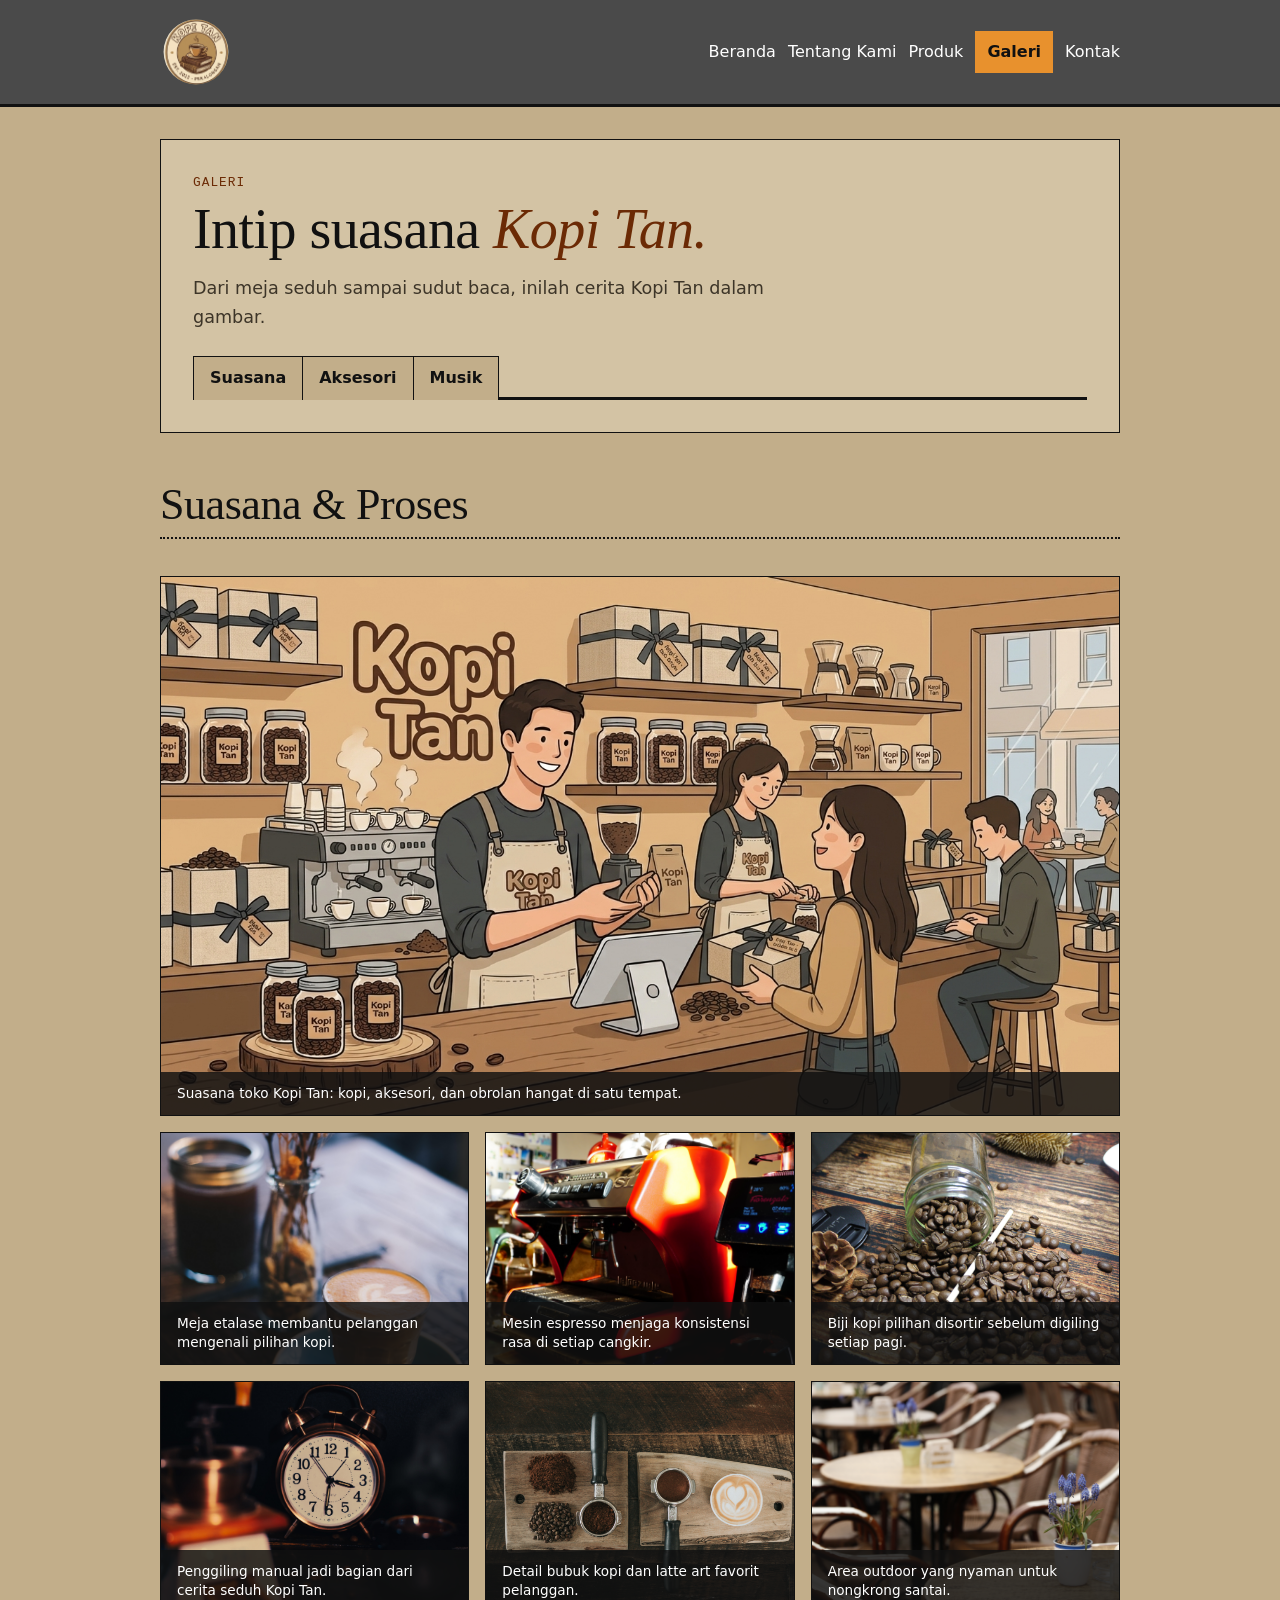
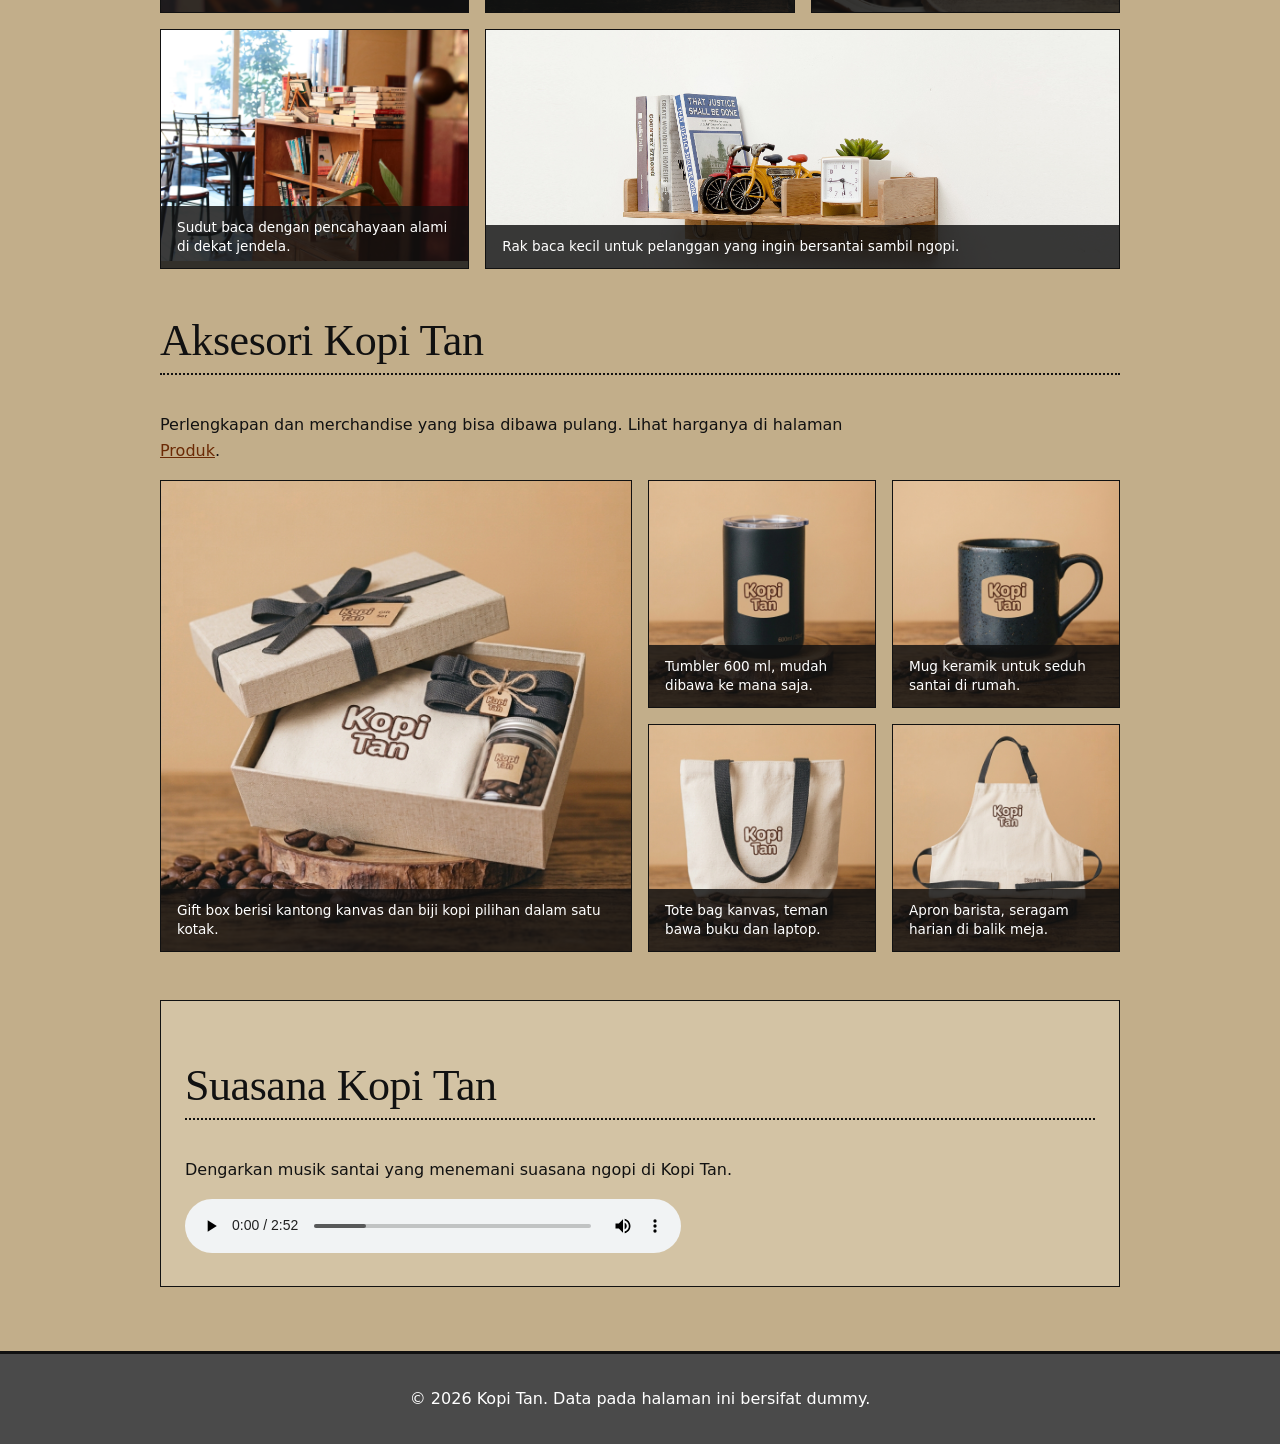
==== commit da724921: "feat: mengubah tampilan dan menambakan katalog aksesori" ====
--- a/galeri.html
+++ b/galeri.html
@@ -5,13 +5,14 @@
     <meta name="viewport" content="width=device-width, initial-scale=1" />
     <title>Galeri Kopi Tan - Website UMKM</title>
     <link rel="stylesheet" href="css/style.css" />
+    <script src="js/app.js" defer></script>
   </head>
   <body>
     <a class="skip-link" href="#konten">Lewati ke konten utama</a>
     <header class="site-header">
       <nav class="nav" aria-label="Navigasi utama">
         <a class="brand" href="index.html">
-          <img class="brand-logo" src="assets/images/logo.jpeg" width="1280" height="698" alt="Logo Kopi Tan" />
+          <img class="brand-logo" src="assets/images/logo.jpg" width="1734" height="592" alt="Logo Kopi Tan" />
         </a>
         <ul>
           <li><a href="index.html">Beranda</a></li>
@@ -23,54 +24,96 @@
       </nav>
     </header>
     <main id="konten" class="page">
-     <h1>Galeri Kopi Tan</h1>
-<section aria-labelledby="media-title">
-  <h2 id="media-title">Media Usaha</h2>
-  <div class="gallery-grid">
-    <figure class="media-card">
-      <img src="assets/images/etalase-kopi.jpg" width="5733" height="3822" loading="lazy" alt="Etalase Kopi Tan dengan cangkir latte dan dekorasi bunga kering" />
-      <figcaption>Meja etalase membantu pelanggan mengenali pilihan kopi.</figcaption>
-    </figure>
-    <figure class="media-card">
-      <img src="assets/images/mesin-kopi.jpg" width="6000" height="4000" loading="lazy" alt="Mesin espresso Kopi Tan yang digunakan untuk menyeduh setiap pesanan" />
-      <figcaption>Mesin espresso menjaga konsistensi rasa di setiap cangkir.</figcaption>
-    </figure>
-    <figure class="media-card">
-      <img src="assets/images/biji-kopi.jpg" width="4000" height="3000" loading="lazy" alt="Biji kopi pilihan tumpah dari toples kaca" />
-      <figcaption>Biji kopi pilihan disortir sebelum digiling setiap pagi.</figcaption>
-    </figure>
-    <figure class="media-card">
-      <img src="assets/images/biji-kopi2.jpg" width="3264" height="4912" loading="lazy" alt="Penggiling kopi manual bersama jam antik di sudut kedai" />
-      <figcaption>Penggiling manual jadi bagian dari cerita seduh Kopi Tan.</figcaption>
-    </figure>
-    <figure class="media-card">
-      <img src="assets/images/kkopi.jpg" width="5021" height="3347" loading="lazy" alt="Bubuk kopi dan latte art berbentuk hati dilihat dari atas" />
-      <figcaption>Detail bubuk kopi dan latte art favorit pelanggan.</figcaption>
-    </figure>
-    <figure class="media-card">
-      <img src="assets/images/suasana-1.jpg" width="6000" height="4000" loading="lazy" alt="Meja dan kursi outdoor Kopi Tan dengan hiasan bunga" />
-      <figcaption>Area outdoor yang nyaman untuk nongkrong santai.</figcaption>
-    </figure>
-    <figure class="media-card">
-      <img src="assets/images/suasana-2.jpg" width="6000" height="4000" loading="lazy" alt="Sudut baca dekat jendela dengan rak buku kecil" />
-      <figcaption>Sudut baca dengan pencahayaan alami di dekat jendela.</figcaption>
-    </figure>
-    <figure class="media-card">
-      <img src="assets/images/rak-buku.jpg" width="4817" height="3190" loading="lazy" alt="Rak dinding berisi buku, tanaman, dan jam kecil" />
-      <figcaption>Rak baca kecil untuk pelanggan yang ingin bersantai sambil ngopi.</figcaption>
-    </figure>
-  </div>
-</section>
-  <section class="audio-section">
-  <h2>Suasana Kopi Tan</h2>
-  <p>
-    Dengarkan musik santai yang menemani suasana ngopi di Kopi Tan.
-  </p>
-  <audio controls> 
-    <source src="assets/audio/inthecafe.mp3" type="audio/mpeg" />
-    Browser Anda tidak mendukung pemutar audio.
-  </audio>
-</section>
+      <section class="intro page-intro" aria-labelledby="galeri-title">
+        <p class="eyebrow">Galeri</p>
+        <h1 id="galeri-title">Intip suasana <em>Kopi Tan.</em></h1>
+        <p>Dari meja seduh sampai sudut baca, inilah cerita Kopi Tan dalam gambar.</p>
+        <nav class="subnav" aria-label="Bagian halaman ini">
+          <a href="#suasana">Suasana</a>
+          <a href="#aksesori">Aksesori</a>
+          <a href="#musik">Musik</a>
+        </nav>
+      </section>
+
+      <section id="suasana" aria-labelledby="media-title">
+        <h2 id="media-title">Suasana &amp; Proses</h2>
+        <div class="gallery-grid">
+          <figure class="media-card media-card--wide media-card--feature">
+            <img src="assets/images/keadaan.jpg" width="1376" height="768" alt="Ilustrasi suasana toko Kopi Tan: barista melayani pelanggan di meja kasir, rak berisi toples biji kopi, mug, dan gift box, serta pengunjung yang duduk di dekat jendela" />
+            <figcaption>Suasana toko Kopi Tan: kopi, aksesori, dan obrolan hangat di satu tempat.</figcaption>
+          </figure>
+          <figure class="media-card">
+            <img src="assets/images/etalase-kopi.jpg" width="5733" height="3822" loading="lazy" alt="Etalase Kopi Tan dengan cangkir latte dan dekorasi bunga kering" />
+            <figcaption>Meja etalase membantu pelanggan mengenali pilihan kopi.</figcaption>
+          </figure>
+          <figure class="media-card">
+            <img src="assets/images/mesin-kopi.jpg" width="6000" height="4000" loading="lazy" alt="Mesin espresso Kopi Tan yang digunakan untuk menyeduh setiap pesanan" />
+            <figcaption>Mesin espresso menjaga konsistensi rasa di setiap cangkir.</figcaption>
+          </figure>
+          <figure class="media-card">
+            <img src="assets/images/biji-kopi.jpg" width="4000" height="3000" loading="lazy" alt="Biji kopi pilihan tumpah dari toples kaca" />
+            <figcaption>Biji kopi pilihan disortir sebelum digiling setiap pagi.</figcaption>
+          </figure>
+          <figure class="media-card">
+            <img src="assets/images/biji-kopi2.jpg" width="3264" height="4912" loading="lazy" alt="Penggiling kopi manual bersama jam antik di sudut kedai" />
+            <figcaption>Penggiling manual jadi bagian dari cerita seduh Kopi Tan.</figcaption>
+          </figure>
+          <figure class="media-card">
+            <img src="assets/images/kkopi.jpg" width="5021" height="3347" loading="lazy" alt="Bubuk kopi dan latte art berbentuk hati dilihat dari atas" />
+            <figcaption>Detail bubuk kopi dan latte art favorit pelanggan.</figcaption>
+          </figure>
+          <figure class="media-card">
+            <img src="assets/images/suasana-1.jpg" width="6000" height="4000" loading="lazy" alt="Meja dan kursi outdoor Kopi Tan dengan hiasan bunga" />
+            <figcaption>Area outdoor yang nyaman untuk nongkrong santai.</figcaption>
+          </figure>
+          <figure class="media-card">
+            <img src="assets/images/suasana-2.jpg" width="6000" height="4000" loading="lazy" alt="Sudut baca dekat jendela dengan rak buku kecil" />
+            <figcaption>Sudut baca dengan pencahayaan alami di dekat jendela.</figcaption>
+          </figure>
+          <figure class="media-card media-card--span">
+            <img src="assets/images/rak-buku.jpg" width="4817" height="3190" loading="lazy" alt="Rak dinding berisi buku, tanaman, dan jam kecil" />
+            <figcaption>Rak baca kecil untuk pelanggan yang ingin bersantai sambil ngopi.</figcaption>
+          </figure>
+        </div>
+      </section>
+
+      <section id="aksesori" aria-labelledby="aksesori-title">
+        <h2 id="aksesori-title">Aksesori Kopi Tan</h2>
+        <p>Perlengkapan dan merchandise yang bisa dibawa pulang. Lihat harganya di halaman <a href="produk.html#aksesori-title">Produk</a>.</p>
+        <div class="gallery-grid gallery-grid--mosaic">
+          <figure class="media-card">
+            <img src="assets/images/giftbox.jpg" width="1024" height="1024" loading="lazy" alt="Gift box Kopi Tan berisi kantong kanvas dan toples biji kopi dengan pita hitam" />
+            <figcaption>Gift box berisi kantong kanvas dan biji kopi pilihan dalam satu kotak.</figcaption>
+          </figure>
+          <figure class="media-card">
+            <img src="assets/images/tumbler.jpg" width="1024" height="1024" loading="lazy" alt="Tumbler hitam Kopi Tan 600 ml dengan tutup bening di atas alas kayu" />
+            <figcaption>Tumbler 600 ml, mudah dibawa ke mana saja.</figcaption>
+          </figure>
+          <figure class="media-card">
+            <img src="assets/images/mug.jpg" width="1024" height="1024" loading="lazy" alt="Mug keramik hitam bertekstur dengan label Kopi Tan" />
+            <figcaption>Mug keramik untuk seduh santai di rumah.</figcaption>
+          </figure>
+          <figure class="media-card">
+            <img src="assets/images/totebag.jpg" width="1024" height="1024" loading="lazy" alt="Tote bag kanvas krem dengan tali hitam dan logo Kopi Tan" />
+            <figcaption>Tote bag kanvas, teman bawa buku dan laptop.</figcaption>
+          </figure>
+          <figure class="media-card">
+            <img src="assets/images/apron.jpg" width="1024" height="1024" loading="lazy" alt="Apron kanvas krem dengan tali hitam dan sablon logo Kopi Tan" />
+            <figcaption>Apron barista, seragam harian di balik meja.</figcaption>
+          </figure>
+        </div>
+      </section>
+
+      <section id="musik" class="audio-section" aria-labelledby="musik-title">
+        <h2 id="musik-title">Suasana Kopi Tan</h2>
+        <p>
+          Dengarkan musik santai yang menemani suasana ngopi di Kopi Tan.
+        </p>
+        <audio controls>
+          <source src="assets/audio/inthecafe.mp3" type="audio/mpeg" />
+          Browser Anda tidak mendukung pemutar audio.
+        </audio>
+      </section>
     </main>
     <footer class="site-footer">
       <p>&copy; 2026 Kopi Tan. Data pada halaman ini bersifat dummy.</p>
--- a/css/style.css
+++ b/css/style.css
@@ -1,14 +1,25 @@
 :root {
-  --color-primary: #9a3f22;
-  --color-primary-strong: #6e2a14;
-  --color-text: #2f1d16;
-  --color-muted: #6b5248;
-  --color-surface: #ffffff;
-  --color-surface-soft: #fff7f1;
-  --color-border: #e3cbbd;
+  --color-brand: #e8912d;          
+  --color-primary: #111111;         
+  --color-primary-strong: #000000;
+  --color-link: #6b2a05;          
+  --color-text: #111111;
+  --color-muted: #3d3528;           
+  --color-surface: #d3c3a4;       
+  --color-surface-soft: #c2ae8a;   
+  --color-header: #4a4a4a;          
+  --color-on-header: #ffffff;
+  --color-border: #111111;
   --color-focus: #1d4ed8;
-  --color-accent: #fde2cf;
-  --color-accent-strong: #fbc9a4;
+  --color-accent: #e3b877;          
+  --color-accent-strong: #e8912d;
+
+  --color-success-bg: #dcfce7;
+  --color-success-text: #166534;
+  --color-warning-bg: #fef3c7;
+  --color-warning-text: #92400e;
+  --color-danger-bg: #fee2e2;
+  --color-danger-text: #991b1b;
 
   --space-1: 0.5rem;
   --space-2: 0.75rem;
@@ -16,13 +27,16 @@
   --space-4: 1.5rem;
   --space-5: 2rem;
 
-  --radius-sm: 0.5rem;
-  --radius-md: 0.875rem;
-
-  --shadow-card: 0 0.5rem 1.5rem rgb(47 29 22 / 0.1);
-}
-
-
+  --radius-sm: 0;
+  --radius-md: 0;
+  --shadow-card: none;
+  --border-line: 1px solid var(--color-border);
+  --border-dotted: 2px dotted var(--color-primary);
+
+  --font-display: "Instrument Serif", Georgia, "Times New Roman", serif;
+  --font-body: "DM Sans", system-ui, -apple-system, "Segoe UI", Roboto, sans-serif;
+  --font-label: "DM Mono", ui-monospace, "Cascadia Mono", Consolas, "Courier New", monospace;
+}
 
 *,
 *::before,
@@ -36,29 +50,38 @@
   margin: 0;
   color: var(--color-text);
   background: var(--color-surface-soft);
-  font-family: system-ui, -apple-system, BlinkMacSystemFont, "Segoe UI", sans-serif;
+  font-family: var(--font-body);
   font-size: 1rem;
-  line-height: 1.6;
+  line-height: 1.65;
 }
 
 h1,
 h2,
 h3 {
-  line-height: 1.2;
+  font-family: var(--font-display);
+  font-weight: 400;                   
+  line-height: 1.1;
+  letter-spacing: -0.01em;
   text-wrap: balance;
 }
 
-h1 { font-size: clamp(2rem, 6vw, 3rem); }
+h1 {
+  font-size: clamp(2.5rem, 8vw, 4.5rem);
+  line-height: 1.02;
+}
 
 h2 {
   padding-bottom: var(--space-1);
-  border-bottom: 2px solid var(--color-border);
-}
+  font-size: clamp(1.9rem, 4.5vw, 2.75rem);
+  border-bottom: var(--border-dotted);
+}
+
+h3 { font-size: 1.5rem; }
 
 p,
 li { max-width: 68ch; }
 
-a { color: var(--color-primary); }
+a { color: var(--color-link); }
 a:hover { color: var(--color-primary-strong); }
 
 :focus-visible {
@@ -78,7 +101,9 @@
   border: 0;
 }
 
-
+img { display: block; max-width: 100%; height: auto; }
+
+figure { margin-inline: 0; }
 
 .page {
   width: min(100% - 2rem, 60rem);
@@ -90,12 +115,13 @@
 
 .hero {
   display: grid;
-  grid-template-columns: 1fr;
+  grid-template-columns: 1fr;        
   gap: var(--space-4);
   align-items: center;
   padding: clamp(var(--space-4), 5vw, var(--space-5));
-  color: var(--color-surface);
-  background: var(--color-primary);
+  color: var(--color-text);
+  background: var(--color-surface);
+  border: var(--border-line);
   border-radius: var(--radius-md);
 }
 
@@ -107,19 +133,17 @@
 
 .eyebrow {
   margin: 0 0 var(--space-1);
-  color: var(--color-primary);
+  color: var(--color-link);
   font-weight: 800;
   letter-spacing: 0.08em;
   text-transform: uppercase;
 }
-
-.hero .eyebrow { color: var(--color-accent); }
 
 .button,
 button {
   display: inline-block;
   padding: var(--space-2) var(--space-3);
-  color: var(--color-surface);
+  color: var(--color-brand);
   font: inherit;
   font-weight: 700;
   text-decoration: none;
@@ -131,33 +155,24 @@
 
 .button:hover,
 button:hover {
-  color: var(--color-surface);
-  background: var(--color-primary-strong);
-}
-
-.hero button {
-  margin-bottom: var(--space-3);
-  color: var(--color-text);
-  background: var(--color-accent);
-}
-
-.hero button:hover { background: var(--color-accent-strong); }
-
+  color: #ffffff;
+  background: var(--color-link);
+}
+
+.hero button { margin-bottom: var(--space-3); }
 
 .hero button[aria-pressed="true"] {
-  color: var(--color-surface);
-  background: var(--color-primary-strong);
-}
-
-
+  color: #ffffff;
+  background: var(--color-link);
+}
 
 .skip-link {
   position: absolute;
   top: -5rem;
   left: var(--space-3);
   padding: var(--space-2) var(--space-3);
-  color: var(--color-surface);
-  background: var(--color-text);
+  color: var(--color-brand);
+  background: var(--color-primary);
 }
 
 .skip-link:focus { top: var(--space-3); }
@@ -165,17 +180,19 @@
 .site-header,
 .site-footer {
   padding: var(--space-3) var(--space-4);
-  background: var(--color-surface);
-  border-bottom: 1px solid var(--color-border);
+  color: var(--color-on-header);
+  background: var(--color-header);
+  border-bottom: 3px solid var(--color-primary);
 }
 
 .site-footer {
   margin-top: var(--space-5);
-  color: var(--color-muted);
   text-align: center;
-  border-top: 1px solid var(--color-border);
+  border-top: 3px solid var(--color-primary);
   border-bottom: 0;
 }
+
+.site-footer p { margin-inline: auto; }
 
 .nav {
   display: flex;
@@ -192,14 +209,13 @@
   text-decoration: none;
 }
 
-.site-footer p {
-  margin-inline: auto;
-}
-
 .brand-logo {
   display: block;
-  width: auto;
-  height: 3.5rem;
+  width: 4.5rem;
+  height: 4.5rem;
+  object-fit: cover;                 
+  object-position: center;
+  clip-path: circle(45%);         
 }
 
 .nav ul {
@@ -220,22 +236,22 @@
 }
 
 .nav a {
-  color: var(--color-primary-strong);
+  color: var(--color-on-header);
   font-weight: 600;
   text-decoration: none;
 }
 
-.nav a:hover { text-decoration: underline; }
+
+.nav a:hover { color: var(--color-accent); text-decoration: underline; }
 
 .nav a[aria-current="page"] {
   padding: var(--space-1) var(--space-2);
-  font-weight: 700;
+  color: var(--color-primary);
+  font-weight: 800;
   text-decoration: none;
-  background: var(--color-accent);
+  background: var(--color-brand);
   border-radius: var(--radius-sm);
 }
-
-
 
 .product-card,
 .category-card,
@@ -246,11 +262,10 @@
   margin-block: var(--space-3);
   padding: clamp(var(--space-3), 2vw, var(--space-4));
   background: var(--color-surface);
-  border: 1px solid var(--color-border);
+  border: var(--border-line);
   border-radius: var(--radius-md);
   box-shadow: var(--shadow-card);
 }
-
 
 .product-card {
   position: relative;
@@ -263,11 +278,11 @@
   inset-block-start: var(--space-4);
   inset-inline-end: var(--space-4);
   padding: 0.25rem var(--space-2);
-  color: var(--color-primary-strong);
+  color: var(--color-brand);
   font-size: 0.875rem;
   font-weight: 800;
-  background: var(--color-accent);
-  border-radius: 999px;
+  background: var(--color-primary);
+  border-radius: 0;
 }
 
 .card-actions {
@@ -278,39 +293,14 @@
   margin-top: auto;
 }
 
-
-.product-grid,
-.gallery-grid {
-  display: grid;
-  grid-template-columns: 1fr;
-  gap: var(--space-3);
-}
-
-.product-grid .product-card,
-.product-list .product-card,
-.gallery-grid .media-card,
-.category-grid .category-card { margin-block: 0; }
-
-.product-list {
-  display: grid;
-  grid-template-columns: 1fr;
-  gap: var(--space-3);
-}
-
-.category-grid {
-  display: grid;
-  grid-template-columns: 1fr;
-  gap: var(--space-3);
-}
-
 .product-card:hover,
 .category-card:hover,
-.media-card:hover { border-color: var(--color-primary); }
+.media-card:hover { border-color: var(--color-link); }
 
 .product-card h3,
 .category-card h3 {
   margin: 0 0 var(--space-1);
-  color: var(--color-primary-strong);
+  color: var(--color-primary);
 }
 
 .product-img {
@@ -323,15 +313,83 @@
 }
 
 .price {
-  color: var(--color-primary-strong);
+  color: var(--color-link);
   font-weight: 800;
 }
 
 .category-tag {
   margin: 0 0 var(--space-1);
-  color: var(--color-primary);
+  color: var(--color-link);
   font-size: 0.8rem;
   font-weight: 700;
+}
+
+.product-grid,
+.product-list,
+.category-grid,
+.gallery-grid {
+  display: grid;
+  grid-template-columns: 1fr;
+  gap: var(--space-3);
+}
+
+.product-grid .product-card,
+.product-list .product-card,
+.gallery-grid .media-card,
+.category-grid .category-card { margin-block: 0; }
+
+.split {
+  display: grid;
+  grid-template-columns: 1fr;
+  gap: var(--space-4);
+  align-items: start;
+}
+
+.menu-list {
+  padding: 0;
+  margin: 0;
+  list-style: none;
+}
+
+.menu-list li {
+  display: flex;
+  flex-wrap: wrap;
+  gap: var(--space-1) var(--space-3);
+  justify-content: space-between;
+  max-width: none;
+  padding: var(--space-2) 0;
+  border-bottom: 1px dotted var(--color-primary);
+}
+
+.menu-list li:last-child { border-bottom: 0; }
+
+.ingredient-grid {
+  display: grid;
+  grid-template-columns: repeat(2, minmax(0, 1fr));
+  gap: var(--space-2);
+  padding: 0;
+  margin: var(--space-3) 0 0;
+  list-style: none;
+}
+
+.ingredient-grid li {
+  display: flex;
+  flex-direction: column;
+  gap: var(--space-1);
+  align-items: center;
+  max-width: none;
+  padding: var(--space-2);
+  font-size: 0.85rem;
+  font-weight: 700;
+  text-align: center;
+  background: var(--color-surface);
+  border: var(--border-line);
+}
+
+.ingredient-grid img {
+  width: 3rem;
+  height: 3rem;
+  object-fit: contain;
 }
 
 .values-grid {
@@ -340,14 +398,27 @@
   list-style: none;
 }
 
+.values-grid {
+  display: grid;
+  grid-template-columns: 1fr;          
+  gap: var(--space-3);
+}
+
+.values-grid li { margin-block: 0; }
+
 .values-grid p { margin: 0; }
+
+.hero-image--crop {
+  aspect-ratio: 4 / 3;
+  object-fit: cover;
+}
 
 .value-number {
   display: inline-block;
   width: 2.125rem;
   height: 2.125rem;
   margin-bottom: var(--space-2);
-  color: var(--color-surface);
+  color: var(--color-brand);
   font-weight: 800;
   line-height: 2.125rem;
   text-align: center;
@@ -358,7 +429,8 @@
 .info-grid h3,
 .contact-info h3 {
   margin: var(--space-3) 0 var(--space-1);
-  color: var(--color-primary-strong);
+  color: var(--color-primary);
+  font-size: 1.35rem;
 }
 
 .info-grid address,
@@ -376,18 +448,12 @@
   gap: var(--space-1) var(--space-2);
   justify-content: space-between;
   padding: var(--space-1) 0;
-  border-bottom: 1px solid var(--color-border);
+  border-bottom: 1px dotted var(--color-primary);
 }
 
 .hours li:last-child { border-bottom: 0; }
 
 .hours li span:last-child { font-weight: 700; }
-
-
-
-img { display: block; max-width: 100%; height: auto; }
-
-figure { margin-inline: 0; }
 
 .media-card img {
   display: block;
@@ -397,6 +463,8 @@
   border-radius: var(--radius-sm);
 }
 
+.media-card--wide img { aspect-ratio: 16 / 9; }
+
 figcaption,
 caption { color: var(--color-muted); }
 
@@ -408,10 +476,10 @@
 table {
   width: 100%;
   margin-block: var(--space-3);
-  border: 1px solid var(--color-border);
+  background: var(--color-surface);
+  border: var(--border-line);
   border-collapse: collapse;
 }
-
 
 .table-scroll {
   max-width: 100%;
@@ -427,6 +495,7 @@
 
 caption {
   margin-bottom: var(--space-2);
+  color: var(--color-text);
   font-weight: 700;
   text-align: left;
 }
@@ -435,20 +504,20 @@
 td {
   padding: var(--space-2);
   text-align: left;
-  border: 1px solid var(--color-border);
+  border: var(--border-line);
 }
 
 thead th {
-  color: var(--color-surface);
+  color: var(--color-brand);
   background: var(--color-primary);
 }
 
-tbody th { background: var(--color-surface-soft); }
+tbody th { background: var(--color-surface); }
 
 tbody tr:hover { background: var(--color-accent); }
 
 tbody td:last-child {
-  color: var(--color-primary-strong);
+  color: var(--color-link);
   font-weight: 700;
 }
 
@@ -456,7 +525,7 @@
   margin-top: var(--space-5);
   padding: var(--space-4);
   background: var(--color-surface);
-  border: 1px solid var(--color-border);
+  border: var(--border-line);
   border-radius: var(--radius-md);
 }
 
@@ -465,9 +534,8 @@
   max-width: 31rem;
 }
 
-
-.contact-intro { margin-bottom: var(--space-4); }
-
+.contact-intro,
+.page-intro { margin-bottom: var(--space-4); }
 
 .contact-layout {
   display: grid;
@@ -479,7 +547,7 @@
 .contact-layout form,
 .contact-layout .contact-info { margin-block: 0; }
 
-.contact-info h2 { margin-top: 0; font-size: 1.25rem; }
+.contact-info h2 { margin-top: 0; font-size: 1.75rem; }
 
 .form-actions {
   display: flex;
@@ -494,7 +562,7 @@
 legend {
   display: block;
   margin-bottom: var(--space-1);
-  color: var(--color-primary-strong);
+  color: var(--color-primary);
   font-weight: 700;
 }
 
@@ -505,8 +573,8 @@
   padding: var(--space-2);
   color: inherit;
   font: inherit;
-  background: var(--color-surface);
-  border: 1px solid var(--color-border);
+  background: #ffffff;
+  border: var(--border-line);
   border-radius: var(--radius-sm);
 }
 
@@ -522,7 +590,7 @@
 fieldset {
   margin: 0 0 var(--space-3);
   padding: var(--space-3);
-  border: 1px solid var(--color-border);
+  border: var(--border-line);
   border-radius: var(--radius-sm);
 }
 
@@ -539,20 +607,270 @@
   white-space: pre-wrap;
   overflow-wrap: anywhere;
   background: var(--color-surface);
-  border: 1px solid var(--color-border);
+  border: var(--border-line);
   border-radius: var(--radius-sm);
 }
 
+.js-product-grid {
+  display: grid;
+  grid-template-columns: repeat(auto-fit, minmax(14rem, 1fr));
+  gap: var(--space-4);
+}
+
+.js-product-card {
+  padding: var(--space-4);
+  background: var(--color-surface);
+  border: var(--border-line);
+  border-radius: var(--radius-md);
+}
+
+.js-product-card:hover { border-color: var(--color-link); }
+
+.js-product-card h3 {
+  margin: 0 0 var(--space-1);
+  color: var(--color-primary);
+}
+
+#produk-unggulan {
+  font-weight: 700;
+  color: var(--color-primary);
+}
+
+.featured-badge {
+  display: inline-block;
+  margin-block-end: var(--space-2);
+  padding: 0.25rem 0.6rem;
+  border-radius: 0;
+  font-size: 0.85rem;
+  font-weight: 700;
+  color: var(--color-brand);
+  background: var(--color-primary);
+}
+
+.stock-badge {
+  display: inline-flex;
+  margin-block-start: var(--space-2);
+  padding: 0.25rem 0.6rem;
+  border-radius: 0;
+  font-size: 0.85rem;
+  font-weight: 700;
+  background: var(--color-success-bg);
+  color: var(--color-success-text);
+}
+
+.stock-badge.warning {
+  background: var(--color-warning-bg);
+  color: var(--color-warning-text);
+}
+
+.stock-badge.empty {
+  background: var(--color-danger-bg);
+  color: var(--color-danger-text);
+}
+
+.intro {
+  padding: clamp(var(--space-4), 5vw, var(--space-5));
+  background: var(--color-surface);
+  border: var(--border-line);
+  border-radius: var(--radius-md);
+}
+
+.intro h1 { margin-top: 0; }
+
+.intro em,
+.pull-quote em {
+  color: var(--color-link);
+  font-style: italic;
+}
+
+.subnav {
+  display: flex;
+  flex-wrap: wrap;
+  margin-top: var(--space-4);
+  border-bottom: 3px solid var(--color-primary);
+}
+
+.subnav a {
+  margin-bottom: -3px;
+  padding: var(--space-1) var(--space-3);
+  color: var(--color-text);
+  font-weight: 700;
+  text-decoration: none;
+  background: var(--color-surface-soft);
+  border: var(--border-line);
+  border-bottom: 0;
+}
+
+.subnav a + a { border-left: 0; }
+
+.subnav a:hover {
+  color: var(--color-primary);
+  background: var(--color-accent);
+}
+
+.page section[id] { scroll-margin-top: var(--space-4); }
+
+.stats-grid {
+  display: grid;
+  grid-template-columns: repeat(2, minmax(0, 1fr));
+  gap: var(--space-2);
+  margin: var(--space-4) 0 0;
+}
+
+.stats-grid div {
+  padding: var(--space-3);
+  background: var(--color-surface);
+  border: var(--border-line);
+}
+
+.stats-grid dt {
+  color: var(--color-muted);
+  font-size: 0.85rem;
+  font-weight: 700;
+}
+
+.stats-grid dd {
+  margin: 0;
+  color: var(--color-link);
+  font-size: clamp(1.5rem, 5vw, 2rem);
+  font-weight: 800;
+}
+
+.process-list {
+  padding: 0;
+  margin: 0;
+  list-style: none;
+}
+
+.process-list li {
+  display: flex;
+  gap: var(--space-3);
+  align-items: center;
+  max-width: none;
+  padding: var(--space-2) 0;
+  font-weight: 700;
+  border-bottom: 1px dotted var(--color-primary);
+}
+
+.process-list li:last-child { border-bottom: 0; }
+
+.process-list .value-number { margin-bottom: 0; flex: none; }
+
+.team-grid {
+  display: grid;
+  grid-template-columns: 1fr;
+  gap: var(--space-3);
+  padding: 0;
+  margin: var(--space-3) 0 0;
+  list-style: none;
+}
+
+.team-grid li {
+  max-width: none;
+  padding: var(--space-4);
+  background: var(--color-surface);
+  border: var(--border-line);
+}
+
+.team-grid h3 { margin: 0 0 var(--space-1); }
+.team-grid p { margin: 0 0 var(--space-1); }
+
+.avatar {
+  display: grid;
+  place-items: center;
+  width: 4rem;
+  height: 4rem;
+  margin-bottom: var(--space-2);
+  color: var(--color-brand);
+  font-size: 1.25rem;
+  font-weight: 800;
+  background: var(--color-primary);
+  border-radius: 50%;
+}
+
+.pull-quote {
+  padding: var(--space-4);
+  margin: 0 0 var(--space-3);
+  background: var(--color-surface);
+  border: var(--border-line);
+  border-left: 8px solid var(--color-brand);
+}
+
+.pull-quote blockquote { margin: 0; }
+
+.pull-quote blockquote p {
+  max-width: none;
+  margin: 0 0 var(--space-2);
+  font-size: clamp(1.15rem, 3vw, 1.5rem);
+  font-weight: 800;
+  line-height: 1.4;
+}
+
+.eyebrow,
+.category-tag,
+.product-badge,
+.featured-badge,
+.stock-badge,
+.stats-grid dt,
+thead th {
+  font-family: var(--font-label);
+  font-size: 0.75rem;
+  font-weight: 500;
+  letter-spacing: 0.08em;
+  text-transform: uppercase;
+}
+
+.eyebrow { font-size: 0.8rem; }
+
+.button,
+button {
+  font-family: var(--font-label);
+  font-size: 0.8rem;
+  font-weight: 500;
+  letter-spacing: 0.08em;
+  text-transform: uppercase;
+}
+
+.nav a { font-weight: 500; }
+
+.stats-grid dd {
+  font-family: var(--font-display);
+  font-size: clamp(2.25rem, 6vw, 3.25rem);
+  font-weight: 400;
+  line-height: 1;
+}
+
+.avatar {
+  font-family: var(--font-display);
+  font-size: 1.6rem;
+  font-weight: 400;
+}
+
+.pull-quote blockquote p {
+  font-family: var(--font-display);
+  font-size: clamp(1.5rem, 4vw, 2.25rem);
+  font-style: italic;
+  font-weight: 400;
+  line-height: 1.25;
+}
 
 @media (min-width: 42rem) {
   .nav ul { flex-direction: row; }
   .gallery-grid { grid-template-columns: repeat(2, minmax(0, 1fr)); }
   .product-list,
   .category-grid { grid-template-columns: repeat(2, minmax(0, 1fr)); }
+  /* kartu kategori terakhir yang ganjil mengisi satu baris penuh */
+  .category-grid .category-card:last-child:nth-child(odd) { grid-column: 1 / -1; }
+  .ingredient-grid { grid-template-columns: repeat(4, minmax(0, 1fr)); }
+  .stats-grid { grid-template-columns: repeat(4, minmax(0, 1fr)); }
 }
 
 @media (min-width: 48rem) {
   .hero { grid-template-columns: 1.2fr 0.8fr; }
+  .split { grid-template-columns: 1fr 1fr; }
+  .values-grid,
+  .team-grid { grid-template-columns: repeat(3, minmax(0, 1fr)); }
+  .split--reverse > :first-child { order: 2; }
   .product-grid { grid-template-columns: repeat(2, minmax(0, 1fr)); }
   .contact-layout { grid-template-columns: minmax(0, 1.4fr) minmax(0, 0.6fr); }
 }
@@ -565,4 +883,254 @@
   }
   .product-grid,
   .product-list--triple { grid-template-columns: repeat(3, minmax(0, 1fr)); }
+}
+
+.hero--home {
+  display: grid;
+  grid-template-columns: 1fr;
+  align-items: center;
+  min-height: clamp(28rem, 75vh, 40rem);
+  padding: var(--space-5) 0;
+  background-color: var(--color-surface);   
+  background-image:
+    linear-gradient(
+      color-mix(in srgb, var(--color-surface) 90%, transparent),
+      color-mix(in srgb, var(--color-surface) 90%, transparent)
+    ),
+    url("../assets/images/etalase-kopi.jpg");
+  background-position: center;
+  background-size: cover;
+  background-repeat: no-repeat;
+  border: 0;
+  border-bottom: 3px solid var(--color-primary);
+  border-radius: 0;
+}
+
+.hero-inner {
+  width: min(100% - 2rem, 60rem);
+  margin-inline: auto;
+}
+
+.hero--home h1 {
+  margin: 0 0 var(--space-3);
+  font-size: clamp(2.5rem, 7vw, 4rem);
+}
+
+.hero--home em {
+  color: var(--color-link);
+  font-style: italic;
+}
+
+.hero-lead {
+  max-width: 46ch;
+  margin: 0 0 var(--space-4);
+  color: var(--color-muted);
+  font-size: 1.1rem;
+}
+
+.hero-actions {
+  display: flex;
+  flex-wrap: wrap;
+  gap: var(--space-2);
+  align-items: center;
+}
+
+.hero-actions button { margin-bottom: 0; }
+
+.button--outline {
+  color: var(--color-primary);
+  background: transparent;
+  border: var(--border-line);
+}
+
+.button--outline:hover {
+  color: var(--color-primary);
+  background: var(--color-accent);
+}
+
+.hero-meta {
+  display: grid;
+  grid-template-columns: repeat(auto-fit, minmax(8.5rem, 1fr));
+  gap: var(--space-3);
+  margin: var(--space-4) 0 0;
+  padding-top: var(--space-3);
+  border-top: var(--border-dotted);
+}
+
+.hero-meta dt {
+  color: var(--color-muted);
+  font-family: var(--font-label);
+  font-size: 0.75rem;
+  letter-spacing: 0.08em;
+  text-transform: uppercase;
+}
+
+.hero-meta dd {
+  margin: 0;
+  font-family: var(--font-display);
+  font-size: 1.4rem;
+  line-height: 1.15;
+}
+
+@media (min-width: 48rem) {
+  .hero--home {
+    grid-template-columns: 1fr;
+    background-position: 70% center;
+    /* teks di kiri tertutup tan pekat, gambar makin jelas ke kanan */
+    background-image:
+      linear-gradient(
+        90deg,
+        color-mix(in srgb, var(--color-surface) 96%, transparent) 0%,
+        color-mix(in srgb, var(--color-surface) 88%, transparent) 45%,
+        color-mix(in srgb, var(--color-surface) 20%, transparent) 100%
+      ),
+      url("../assets/images/etalase-kopi.jpg");
+  }
+
+  .hero-content { max-width: 34rem; }
+}
+
+.contact-intro,
+.page-intro { margin-bottom: var(--space-4); }
+
+.contact-intro h1,
+.page-intro h1 {
+  margin: 0 0 var(--space-3);
+  font-size: clamp(2.25rem, 6vw, 3.5rem);
+}
+
+.contact-intro > p:not(.eyebrow),
+.page-intro > p:not(.eyebrow) {
+  max-width: 52ch;
+  margin: 0 0 var(--space-4);
+  color: var(--color-muted);
+  font-size: 1.1rem;
+}
+
+.contact-layout h2 {
+  margin-top: 0;
+  font-size: clamp(1.75rem, 4vw, 2.25rem);
+}
+
+.contact-layout form > .field-help { margin-bottom: var(--space-3); }
+
+.form-grid {
+  display: grid;
+  grid-template-columns: 1fr;
+}
+
+.contact-layout fieldset {
+  padding: 0;
+  border: 0;
+}
+
+.contact-layout legend {
+  padding: 0;
+  margin-bottom: var(--space-1);
+}
+
+.choice-group {
+  display: flex;
+  flex-wrap: wrap;
+  gap: var(--space-2);
+}
+
+fieldset .choice {
+  display: flex;
+  gap: var(--space-1);
+  align-items: center;
+  margin: 0;
+  padding: var(--space-1) var(--space-2);
+  cursor: pointer;
+  background: #ffffff;
+  border: var(--border-line);
+}
+
+fieldset .choice:hover { background: var(--color-accent); }
+
+fieldset .choice:has(input:checked) {
+  font-weight: 700;
+  background: var(--color-brand);
+}
+
+fieldset .choice:has(input:focus-visible) {
+  outline: 3px solid var(--color-focus);
+  outline-offset: 3px;
+}
+
+.choice input { accent-color: var(--color-primary); }
+
+.field input:focus-visible,
+.field select:focus-visible,
+.field textarea:focus-visible {
+  background: #fffdf7;
+  border-color: var(--color-link);
+}
+
+.contact-info p { margin: 0 0 var(--space-2); }
+
+.contact-info .button { margin-top: var(--space-1); }
+
+#preview-form {
+  font-family: var(--font-label);
+  font-size: 0.9rem;
+  border-style: dashed;
+}
+
+@media (min-width: 42rem) {
+  .form-grid {
+    grid-template-columns: repeat(2, minmax(0, 1fr));
+    gap: 0 var(--space-4);
+  }
+}
+
+@media (min-width: 48rem) {
+  .contact-layout { grid-template-columns: minmax(0, 1.2fr) minmax(0, 0.8fr); }
+
+  .contact-info {
+    position: sticky;
+    top: var(--space-4);
+  }
+}
+
+.gallery-grid .media-card {
+  position: relative;
+  padding: 0;
+  overflow: hidden;
+}
+
+.gallery-grid .media-card figcaption {
+  position: absolute;
+  inset-inline: 0;
+  inset-block-end: 0;
+  margin: 0;
+  padding: var(--space-2) var(--space-3);
+  color: #ffffff;
+  font-size: 0.85rem;
+  line-height: 1.4;
+  background: var(--color-primary);
+  background: color-mix(in srgb, var(--color-primary) 82%, transparent);
+}
+
+.gallery-grid--mosaic .media-card img { aspect-ratio: 1 / 1; }
+
+@media (min-width: 42rem) {
+  .gallery-grid .media-card--feature,
+  .gallery-grid--mosaic .media-card:first-child { grid-column: 1 / -1; }
+}
+
+@media (min-width: 42rem) and (max-width: 59.99rem) {
+  .gallery-grid--mosaic .media-card:first-child img { aspect-ratio: 16 / 9; }
+}
+
+@media (min-width: 60rem) {
+  .gallery-grid { grid-template-columns: repeat(3, minmax(0, 1fr)); }
+  .gallery-grid .media-card--span { grid-column: span 2; }
+  .gallery-grid .media-card--span img { aspect-ratio: 8 / 3; }   /* tinggi sama dengan kartu di sebelahnya */
+
+  .gallery-grid--mosaic { grid-template-columns: repeat(4, minmax(0, 1fr)); }
+  .gallery-grid--mosaic .media-card:first-child {
+    grid-column: span 2;
+    grid-row: span 2;
+  }
 }
